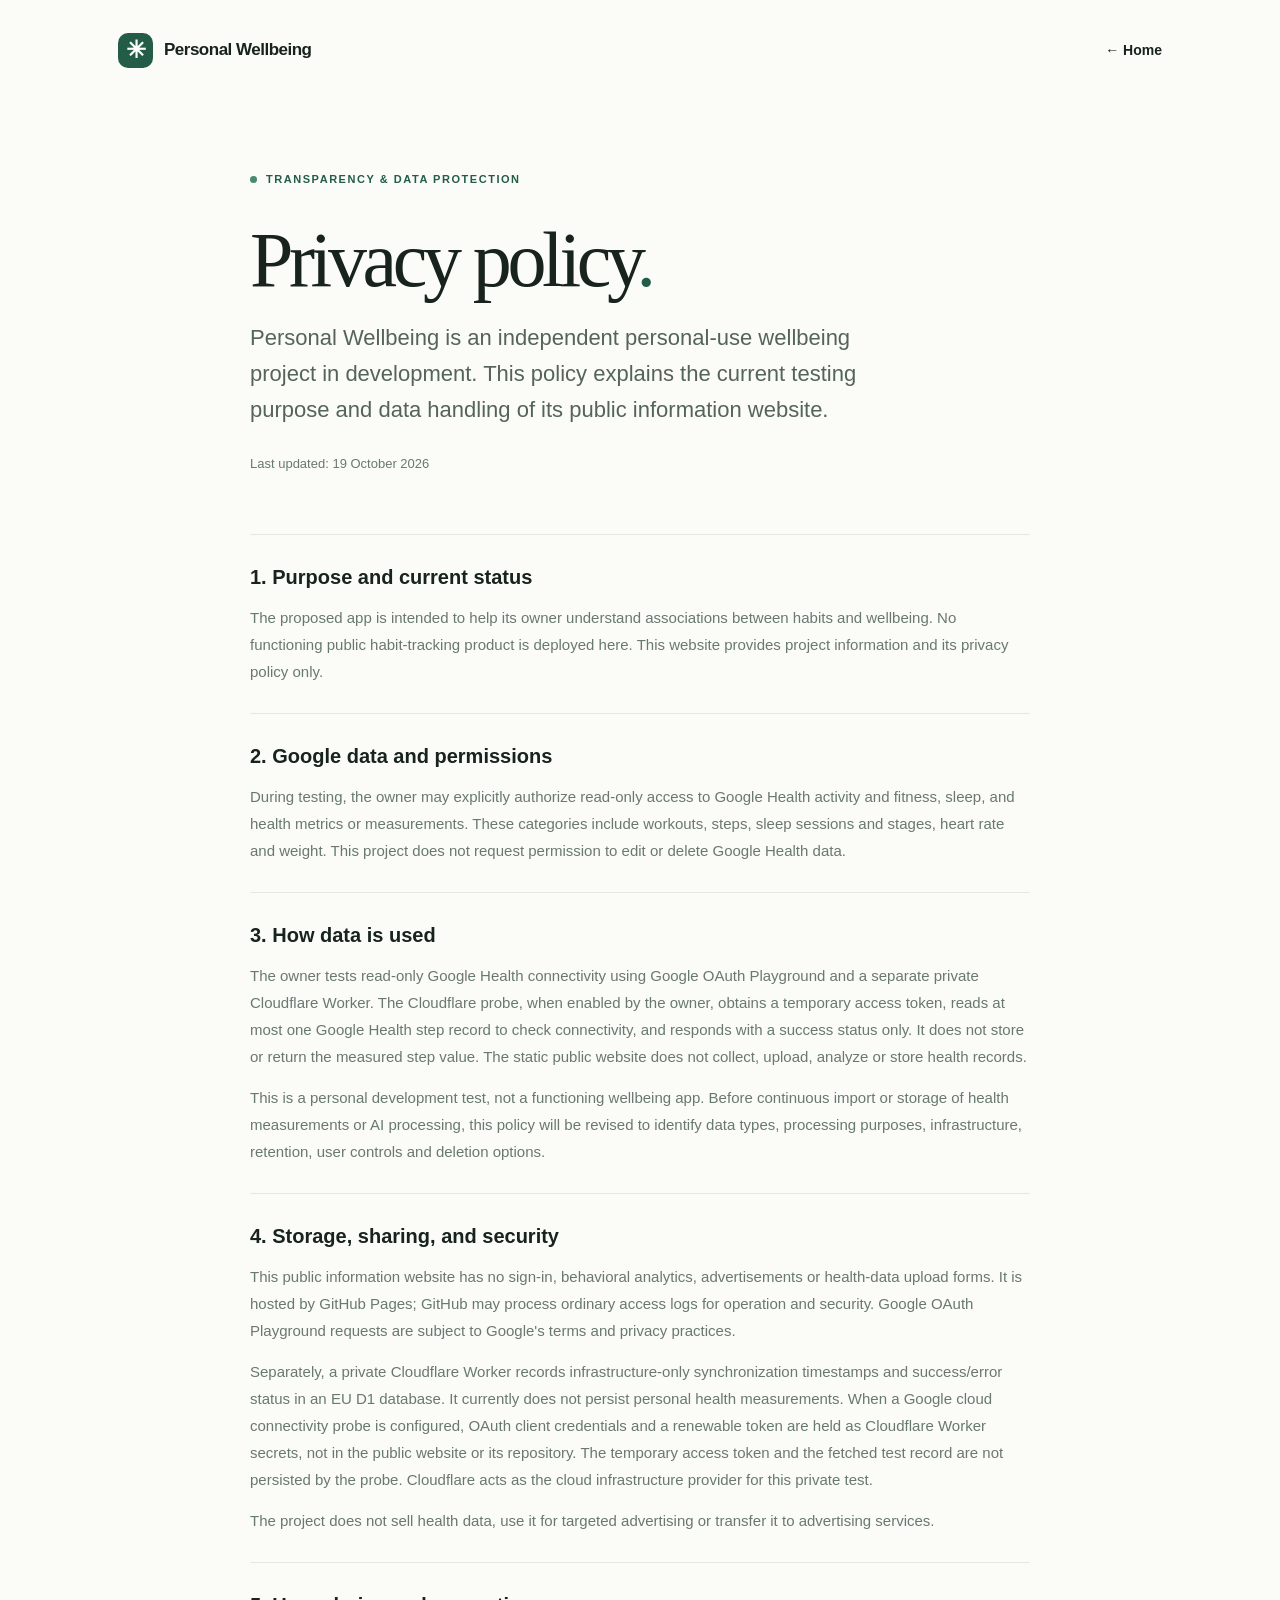
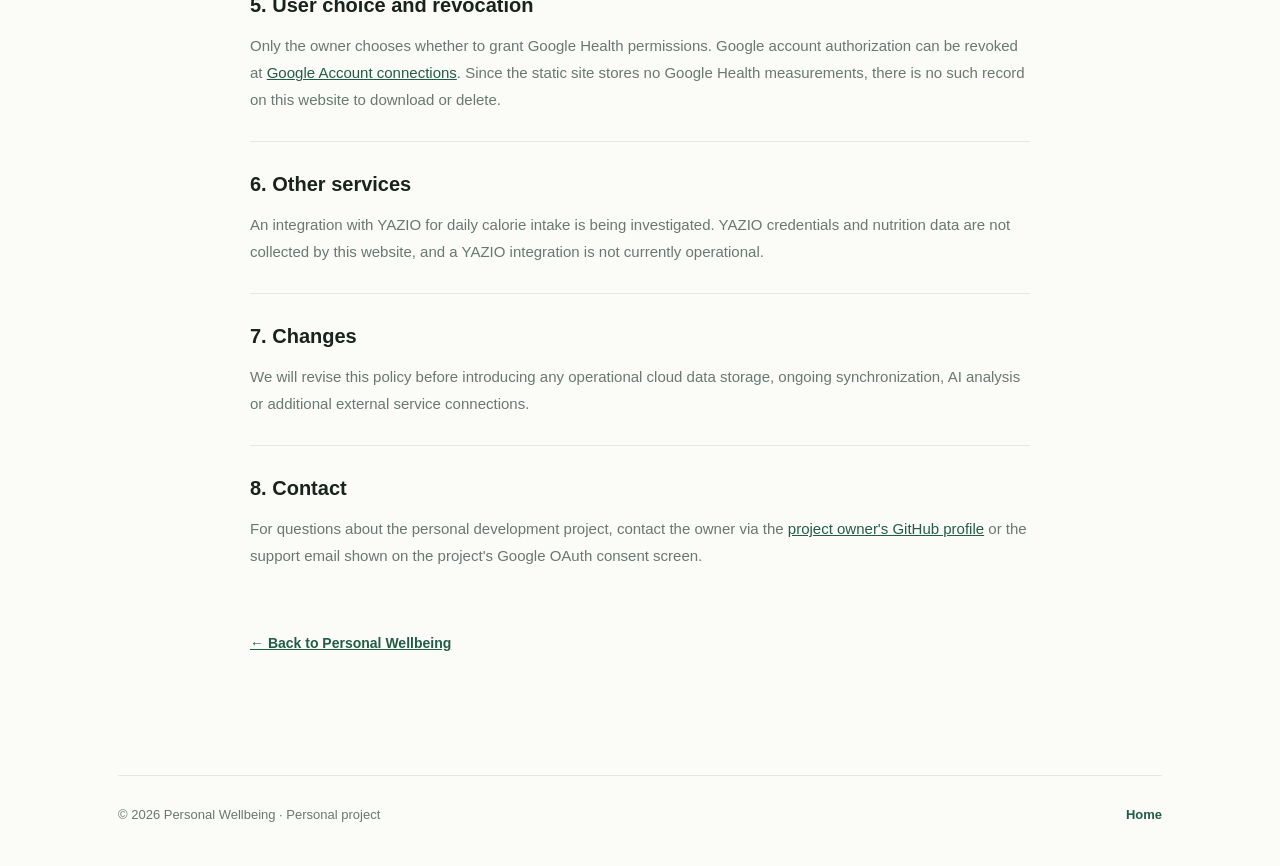
==== privacy.html @ c6cbe0be "Disclose private Cloudflare Google Health connectivity test before enabling it" ====
<!doctype html>
<html lang="en">
<head><meta charset="utf-8"><meta name="viewport" content="width=device-width, initial-scale=1">
<meta name="description" content="Privacy policy for Personal Wellbeing, a personal development and Google Health integration test project.">
<title>Privacy Policy — Personal Wellbeing</title><link rel="stylesheet" href="/styles.css"></head>
<body><div class="shell">
<header class="header"><a class="brand" href="/"><span class="brandmark">✳</span>Personal Wellbeing</a><nav><a class="navlink" href="/">← Home</a></nav></header>
<main class="policy">
<div class="eyebrow"><span class="dot"></span> TRANSPARENCY &amp; DATA PROTECTION</div>
<h1>Privacy policy<span class="period">.</span></h1>
<p class="intro">Personal Wellbeing is an independent personal-use wellbeing project in development. This policy explains the current testing purpose and data handling of its public information website.</p>
<p class="updated">Last updated: 19 October 2026</p>
<section><h2>1. Purpose and current status</h2><p>The proposed app is intended to help its owner understand associations between habits and wellbeing. No functioning public habit-tracking product is deployed here. This website provides project information and its privacy policy only.</p></section>
<section><h2>2. Google data and permissions</h2><p>During testing, the owner may explicitly authorize read-only access to Google Health activity and fitness, sleep, and health metrics or measurements. These categories include workouts, steps, sleep sessions and stages, heart rate and weight. This project does not request permission to edit or delete Google Health data.</p></section>
<section><h2>3. How data is used</h2><p>The owner tests read-only Google Health connectivity using Google OAuth Playground and a separate private Cloudflare Worker. The Cloudflare probe, when enabled by the owner, obtains a temporary access token, reads at most one Google Health step record to check connectivity, and responds with a success status only. It does not store or return the measured step value. The static public website does not collect, upload, analyze or store health records.</p><p>This is a personal development test, not a functioning wellbeing app. Before continuous import or storage of health measurements or AI processing, this policy will be revised to identify data types, processing purposes, infrastructure, retention, user controls and deletion options.</p></section>
<section><h2>4. Storage, sharing, and security</h2><p>This public information website has no sign-in, behavioral analytics, advertisements or health-data upload forms. It is hosted by GitHub Pages; GitHub may process ordinary access logs for operation and security. Google OAuth Playground requests are subject to Google's terms and privacy practices.</p><p>Separately, a private Cloudflare Worker records infrastructure-only synchronization timestamps and success/error status in an EU D1 database. It currently does not persist personal health measurements. When a Google cloud connectivity probe is configured, OAuth client credentials and a renewable token are held as Cloudflare Worker secrets, not in the public website or its repository. The temporary access token and the fetched test record are not persisted by the probe. Cloudflare acts as the cloud infrastructure provider for this private test.</p><p>The project does not sell health data, use it for targeted advertising or transfer it to advertising services.</p></section>
<section><h2>5. User choice and revocation</h2><p>Only the owner chooses whether to grant Google Health permissions. Google account authorization can be revoked at <a href="https://myaccount.google.com/connections" rel="noopener noreferrer">Google Account connections</a>. Since the static site stores no Google Health measurements, there is no such record on this website to download or delete.</p></section>
<section><h2>6. Other services</h2><p>An integration with YAZIO for daily calorie intake is being investigated. YAZIO credentials and nutrition data are not collected by this website, and a YAZIO integration is not currently operational.</p></section>
<section><h2>7. Changes</h2><p>We will revise this policy before introducing any operational cloud data storage, ongoing synchronization, AI analysis or additional external service connections.</p></section>
<section><h2>8. Contact</h2><p>For questions about the personal development project, contact the owner via the <a href="https://github.com/natanleenaerts-code">project owner's GitHub profile</a> or the support email shown on the project's Google OAuth consent screen.</p></section>
<p class="back"><a href="/">← Back to Personal Wellbeing</a></p>
</main>
<footer><span>© 2026 Personal Wellbeing · Personal project</span><a href="/">Home</a></footer>
</div></body></html>
---- styles.css ----
:root{--ink:#18231e;--muted:#69796f;--surface:#fbfbf8;--line:#e3e8e2;--green:#235d47;--white:#fff}*{box-sizing:border-box}html{scroll-behavior:smooth}body{margin:0;background:var(--surface);color:var(--ink);font:16px/1.65 -apple-system,BlinkMacSystemFont,"Segoe UI",Arial,sans-serif;-webkit-font-smoothing:antialiased}a{color:var(--green)}a:focus-visible{outline:3px solid #719f89;outline-offset:4px}.shell{max-width:1100px;padding:0 28px;margin:auto}.header{min-height:100px;display:flex;align-items:center;justify-content:space-between;gap:24px}.brand{display:inline-flex;align-items:center;gap:11px;font-weight:750;font-size:17px;letter-spacing:-.5px;color:var(--ink);text-decoration:none}.brandmark{display:grid;place-items:center;width:35px;height:35px;background:var(--green);border-radius:10px;color:white;font-size:24px;line-height:1}.navlink{font-weight:650;text-decoration:none;color:var(--ink);font-size:14px}.navlink:hover,footer a:hover{text-decoration:underline}.hero{padding:106px 0 118px}.eyebrow{display:inline-flex;gap:9px;align-items:center;color:var(--green);letter-spacing:.14em;font-size:11px;font-weight:750}.dot{display:inline-block;background:#488970;width:7px;height:7px;border-radius:50%}h1,h2,p{margin-top:0}.hero h1,.policy h1{font:400 clamp(55px,8vw,100px)/1.07 Georgia,"Times New Roman",serif;letter-spacing:-.056em;margin:27px 0 34px}.hero h1 em,.period{color:var(--green);font-weight:400}.intro{color:#55645a;max-width:660px;font-size:clamp(18px,2.3vw,22px);line-height:1.65}.meta{margin-top:38px;display:flex;flex-wrap:wrap;align-items:center;gap:14px;color:var(--muted);font-size:13px;font-weight:600}.features{display:grid;grid-template-columns:repeat(3,1fr);gap:16px;margin-bottom:90px}.feature{border:1px solid var(--line);background:#fff;border-radius:18px;padding:31px 28px 40px;min-height:292px}.glyph{font:40px/1 Georgia,serif;color:var(--green)}.feature h2{font-size:22px;letter-spacing:-.02em;line-height:1.3;margin:25px 0 12px}.feature p,.notice p,.policy section p{font-size:15px;line-height:1.8;color:var(--muted)}.notice{display:flex;align-items:end;justify-content:space-between;gap:24px;padding:40px;border-radius:22px;border:1px solid #d1e2d5;background:#eef5ee;margin-bottom:93px}.notice>div{max-width:680px}.notice h2{font:400 34px/1.2 Georgia,serif;letter-spacing:-.035em;margin:12px 0}.notice p{margin:0}.notice>a{font-size:14px;font-weight:750;white-space:nowrap;text-decoration:none}.notice>a:hover{text-decoration:underline}footer{border-top:1px solid var(--line);padding:28px 0 40px;display:flex;justify-content:space-between;gap:14px;color:var(--muted);font-size:13px}footer a{font-weight:700;text-decoration:none}.policy{max-width:780px;margin:65px auto 120px}.policy h1{font-size:clamp(55px,7vw,78px);margin-bottom:18px}.policy .updated{font-size:13px;color:var(--muted);margin:24px 0 60px}.policy section{border-top:1px solid var(--line);padding:26px 0 14px}.policy section h2{font-size:20px;margin-bottom:10px}.policy section p{margin:0 0 14px}.back{padding-top:35px;font-weight:700;font-size:14px}@media(max-width:720px){.shell{padding:0 20px}.header{min-height:78px}.brand{font-size:15px}.hero{padding:75px 0 84px}.hero h1{font-size:clamp(46px,11vw,74px)}.features{grid-template-columns:1fr;margin-bottom:54px}.feature{min-height:auto}.notice{padding:28px;display:block;margin-bottom:60px}.notice>a{display:inline-block;margin-top:24px}.policy{margin:48px auto 80px}footer{flex-wrap:wrap}}@media(prefers-reduced-motion:reduce){html{scroll-behavior:auto}}
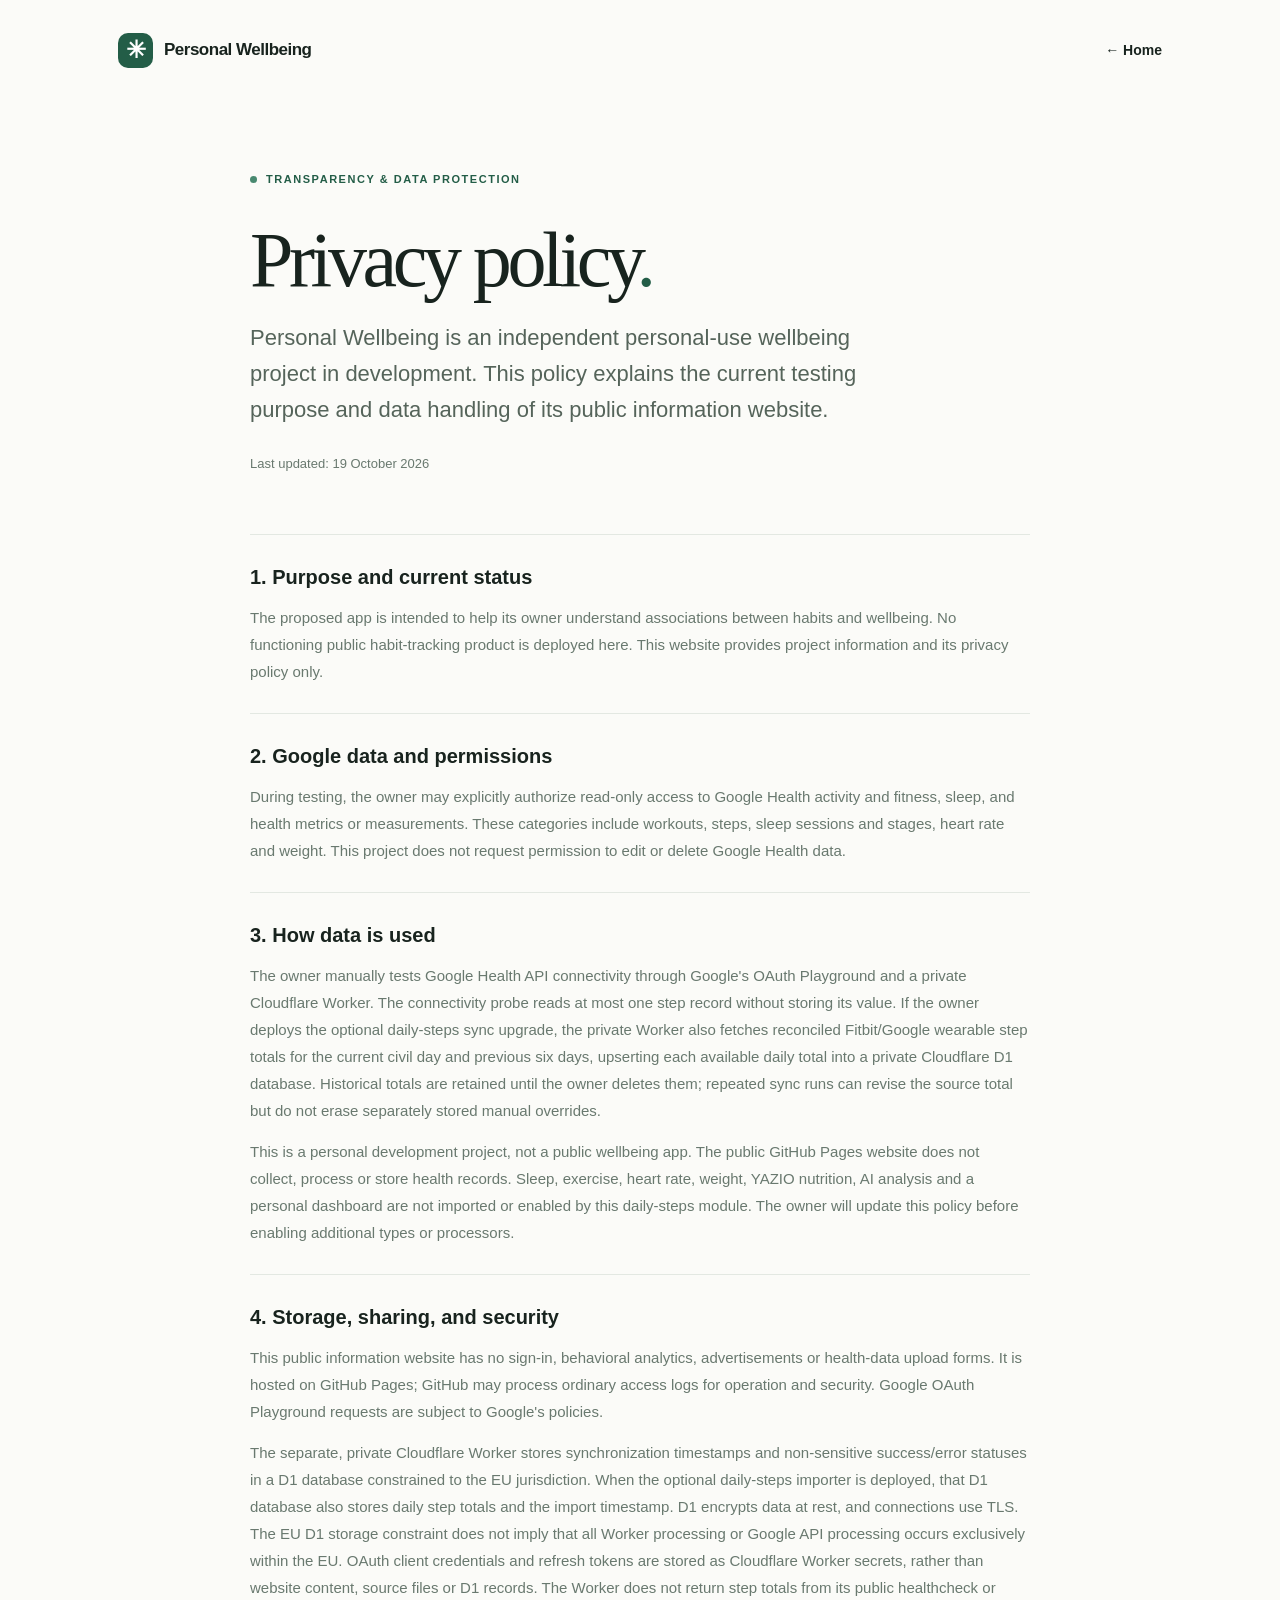
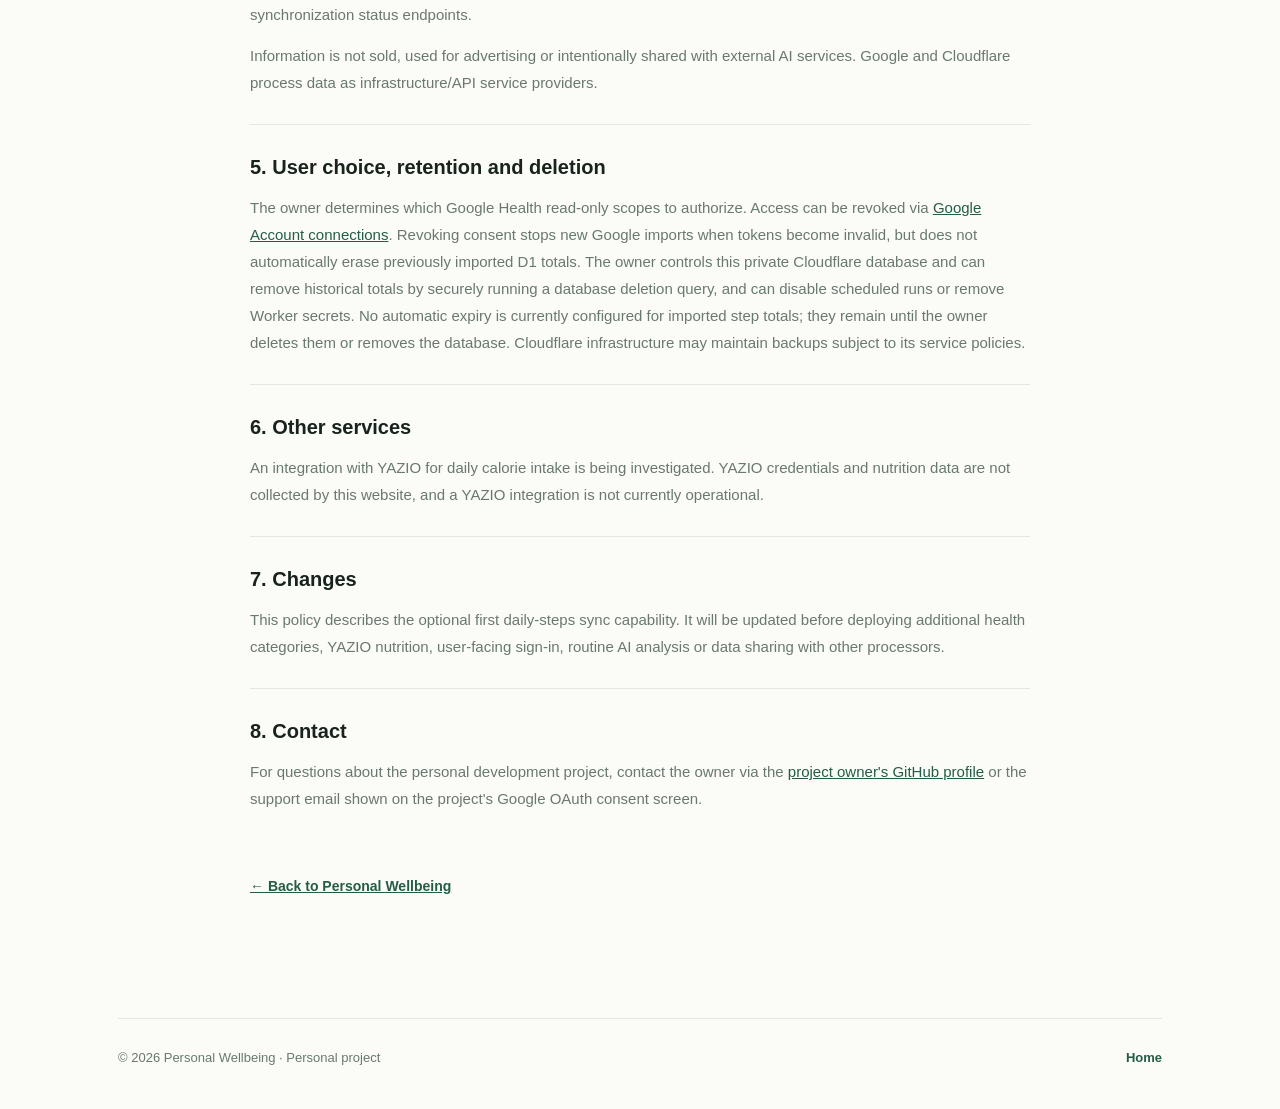
==== commit 56e09233: "Disclose planned EU D1 daily Google wearable step sync, retention, and deletion" ====
--- a/privacy.html
+++ b/privacy.html
@@ -12,11 +12,11 @@
 <p class="updated">Last updated: 19 October 2026</p>
 <section><h2>1. Purpose and current status</h2><p>The proposed app is intended to help its owner understand associations between habits and wellbeing. No functioning public habit-tracking product is deployed here. This website provides project information and its privacy policy only.</p></section>
 <section><h2>2. Google data and permissions</h2><p>During testing, the owner may explicitly authorize read-only access to Google Health activity and fitness, sleep, and health metrics or measurements. These categories include workouts, steps, sleep sessions and stages, heart rate and weight. This project does not request permission to edit or delete Google Health data.</p></section>
-<section><h2>3. How data is used</h2><p>The owner tests read-only Google Health connectivity using Google OAuth Playground and a separate private Cloudflare Worker. The Cloudflare probe, when enabled by the owner, obtains a temporary access token, reads at most one Google Health step record to check connectivity, and responds with a success status only. It does not store or return the measured step value. The static public website does not collect, upload, analyze or store health records.</p><p>This is a personal development test, not a functioning wellbeing app. Before continuous import or storage of health measurements or AI processing, this policy will be revised to identify data types, processing purposes, infrastructure, retention, user controls and deletion options.</p></section>
-<section><h2>4. Storage, sharing, and security</h2><p>This public information website has no sign-in, behavioral analytics, advertisements or health-data upload forms. It is hosted by GitHub Pages; GitHub may process ordinary access logs for operation and security. Google OAuth Playground requests are subject to Google's terms and privacy practices.</p><p>Separately, a private Cloudflare Worker records infrastructure-only synchronization timestamps and success/error status in an EU D1 database. It currently does not persist personal health measurements. When a Google cloud connectivity probe is configured, OAuth client credentials and a renewable token are held as Cloudflare Worker secrets, not in the public website or its repository. The temporary access token and the fetched test record are not persisted by the probe. Cloudflare acts as the cloud infrastructure provider for this private test.</p><p>The project does not sell health data, use it for targeted advertising or transfer it to advertising services.</p></section>
-<section><h2>5. User choice and revocation</h2><p>Only the owner chooses whether to grant Google Health permissions. Google account authorization can be revoked at <a href="https://myaccount.google.com/connections" rel="noopener noreferrer">Google Account connections</a>. Since the static site stores no Google Health measurements, there is no such record on this website to download or delete.</p></section>
+<section><h2>3. How data is used</h2><p>The owner manually tests Google Health API connectivity through Google's OAuth Playground and a private Cloudflare Worker. The connectivity probe reads at most one step record without storing its value. If the owner deploys the optional daily-steps sync upgrade, the private Worker also fetches reconciled Fitbit/Google wearable step totals for the current civil day and previous six days, upserting each available daily total into a private Cloudflare D1 database. Historical totals are retained until the owner deletes them; repeated sync runs can revise the source total but do not erase separately stored manual overrides.</p><p>This is a personal development project, not a public wellbeing app. The public GitHub Pages website does not collect, process or store health records. Sleep, exercise, heart rate, weight, YAZIO nutrition, AI analysis and a personal dashboard are not imported or enabled by this daily-steps module. The owner will update this policy before enabling additional types or processors.</p></section>
+<section><h2>4. Storage, sharing, and security</h2><p>This public information website has no sign-in, behavioral analytics, advertisements or health-data upload forms. It is hosted on GitHub Pages; GitHub may process ordinary access logs for operation and security. Google OAuth Playground requests are subject to Google's policies.</p><p>The separate, private Cloudflare Worker stores synchronization timestamps and non-sensitive success/error statuses in a D1 database constrained to the EU jurisdiction. When the optional daily-steps importer is deployed, that D1 database also stores daily step totals and the import timestamp. D1 encrypts data at rest, and connections use TLS. The EU D1 storage constraint does not imply that all Worker processing or Google API processing occurs exclusively within the EU. OAuth client credentials and refresh tokens are stored as Cloudflare Worker secrets, rather than website content, source files or D1 records. The Worker does not return step totals from its public healthcheck or synchronization status endpoints.</p><p>Information is not sold, used for advertising or intentionally shared with external AI services. Google and Cloudflare process data as infrastructure/API service providers.</p></section>
+<section><h2>5. User choice, retention and deletion</h2><p>The owner determines which Google Health read-only scopes to authorize. Access can be revoked via <a href="https://myaccount.google.com/connections" rel="noopener noreferrer">Google Account connections</a>. Revoking consent stops new Google imports when tokens become invalid, but does not automatically erase previously imported D1 totals. The owner controls this private Cloudflare database and can remove historical totals by securely running a database deletion query, and can disable scheduled runs or remove Worker secrets. No automatic expiry is currently configured for imported step totals; they remain until the owner deletes them or removes the database. Cloudflare infrastructure may maintain backups subject to its service policies.</p></section>
 <section><h2>6. Other services</h2><p>An integration with YAZIO for daily calorie intake is being investigated. YAZIO credentials and nutrition data are not collected by this website, and a YAZIO integration is not currently operational.</p></section>
-<section><h2>7. Changes</h2><p>We will revise this policy before introducing any operational cloud data storage, ongoing synchronization, AI analysis or additional external service connections.</p></section>
+<section><h2>7. Changes</h2><p>This policy describes the optional first daily-steps sync capability. It will be updated before deploying additional health categories, YAZIO nutrition, user-facing sign-in, routine AI analysis or data sharing with other processors.</p></section>
 <section><h2>8. Contact</h2><p>For questions about the personal development project, contact the owner via the <a href="https://github.com/natanleenaerts-code">project owner's GitHub profile</a> or the support email shown on the project's Google OAuth consent screen.</p></section>
 <p class="back"><a href="/">← Back to Personal Wellbeing</a></p>
 </main>
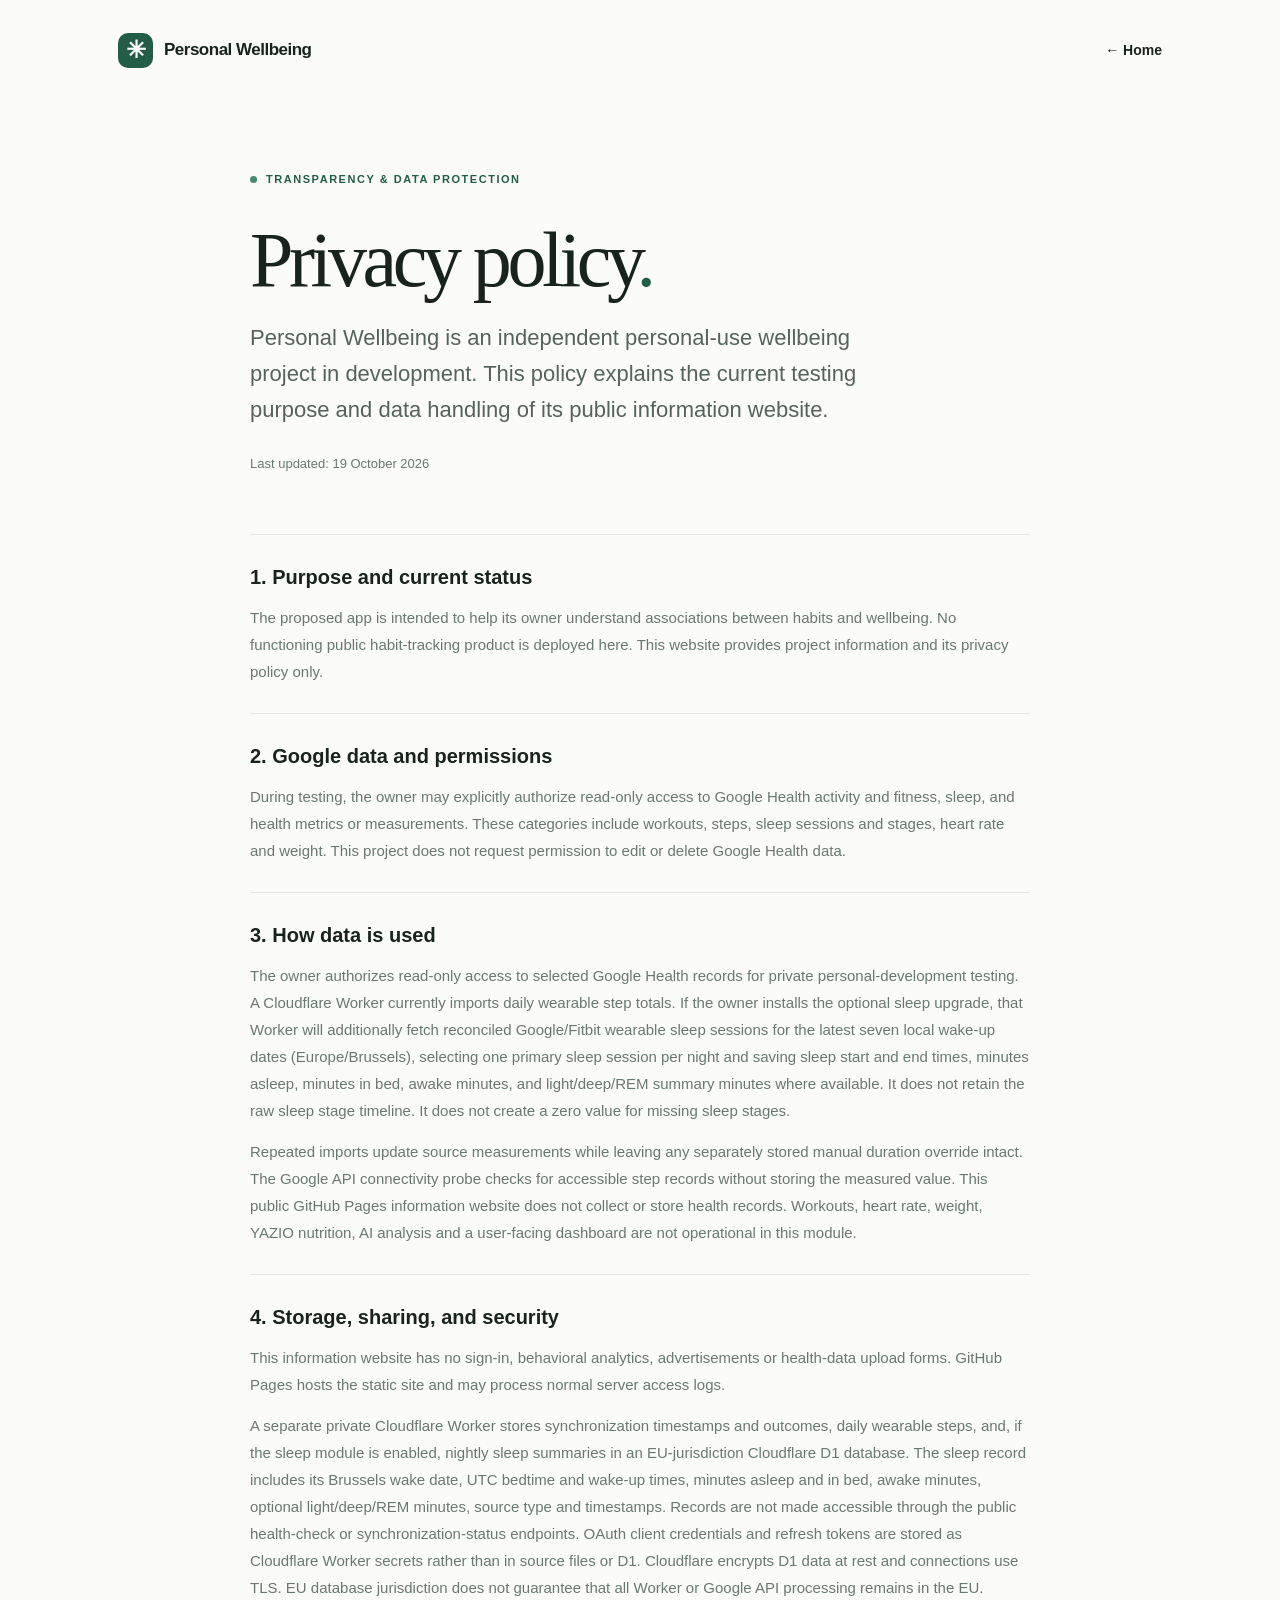
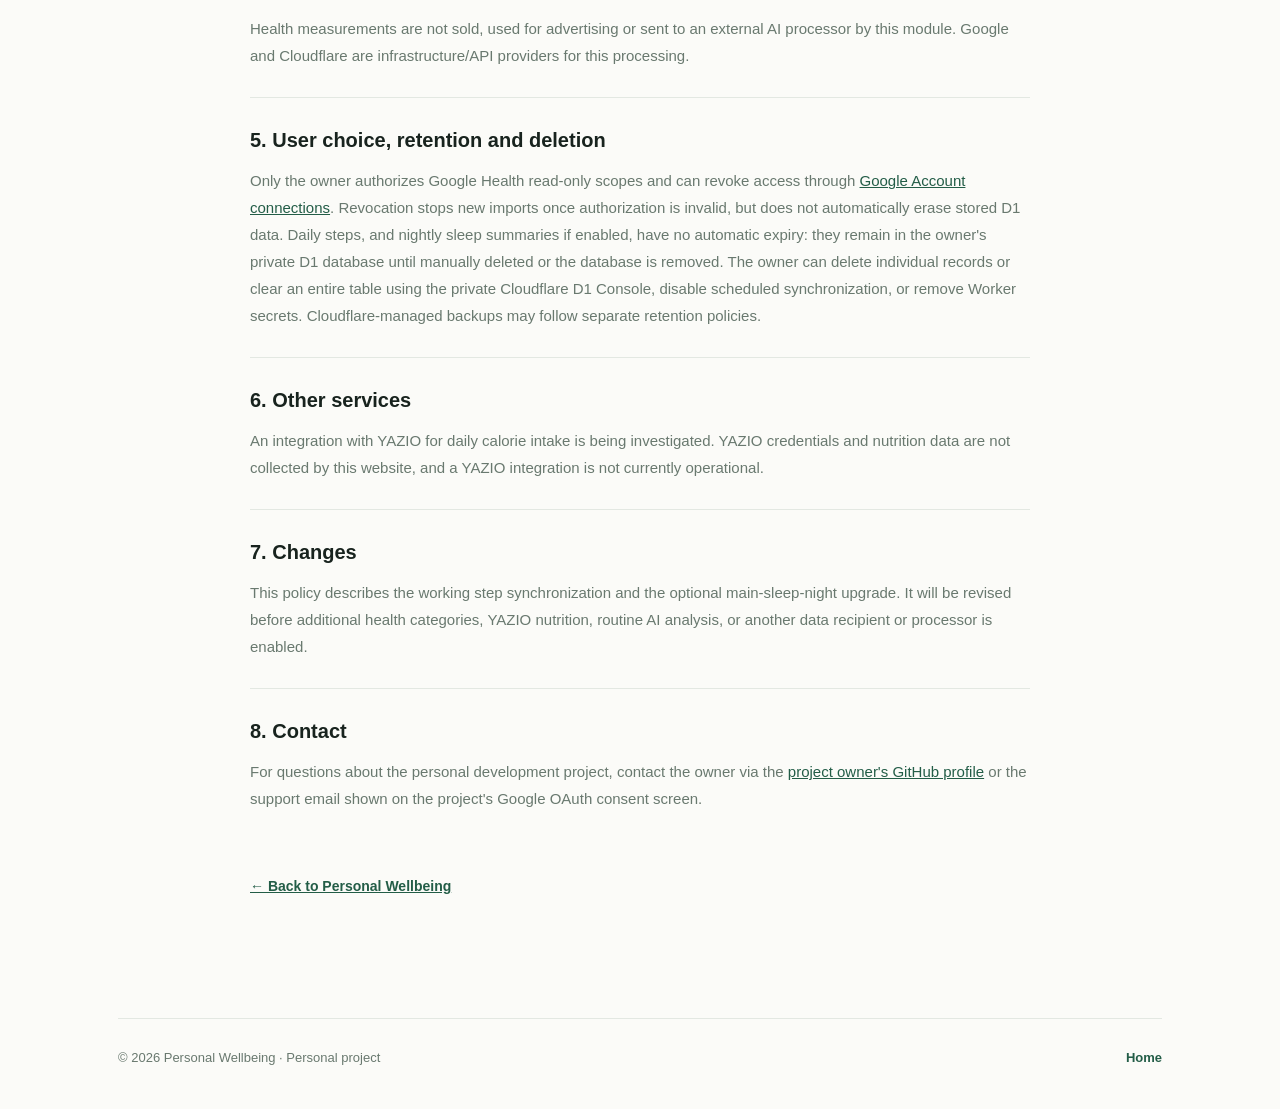
==== commit f0397aaf: "Describe optional nightly Google Health sleep import, retention, and manual overrides" ====
--- a/privacy.html
+++ b/privacy.html
@@ -12,11 +12,11 @@
 <p class="updated">Last updated: 19 October 2026</p>
 <section><h2>1. Purpose and current status</h2><p>The proposed app is intended to help its owner understand associations between habits and wellbeing. No functioning public habit-tracking product is deployed here. This website provides project information and its privacy policy only.</p></section>
 <section><h2>2. Google data and permissions</h2><p>During testing, the owner may explicitly authorize read-only access to Google Health activity and fitness, sleep, and health metrics or measurements. These categories include workouts, steps, sleep sessions and stages, heart rate and weight. This project does not request permission to edit or delete Google Health data.</p></section>
-<section><h2>3. How data is used</h2><p>The owner manually tests Google Health API connectivity through Google's OAuth Playground and a private Cloudflare Worker. The connectivity probe reads at most one step record without storing its value. If the owner deploys the optional daily-steps sync upgrade, the private Worker also fetches reconciled Fitbit/Google wearable step totals for the current civil day and previous six days, upserting each available daily total into a private Cloudflare D1 database. Historical totals are retained until the owner deletes them; repeated sync runs can revise the source total but do not erase separately stored manual overrides.</p><p>This is a personal development project, not a public wellbeing app. The public GitHub Pages website does not collect, process or store health records. Sleep, exercise, heart rate, weight, YAZIO nutrition, AI analysis and a personal dashboard are not imported or enabled by this daily-steps module. The owner will update this policy before enabling additional types or processors.</p></section>
-<section><h2>4. Storage, sharing, and security</h2><p>This public information website has no sign-in, behavioral analytics, advertisements or health-data upload forms. It is hosted on GitHub Pages; GitHub may process ordinary access logs for operation and security. Google OAuth Playground requests are subject to Google's policies.</p><p>The separate, private Cloudflare Worker stores synchronization timestamps and non-sensitive success/error statuses in a D1 database constrained to the EU jurisdiction. When the optional daily-steps importer is deployed, that D1 database also stores daily step totals and the import timestamp. D1 encrypts data at rest, and connections use TLS. The EU D1 storage constraint does not imply that all Worker processing or Google API processing occurs exclusively within the EU. OAuth client credentials and refresh tokens are stored as Cloudflare Worker secrets, rather than website content, source files or D1 records. The Worker does not return step totals from its public healthcheck or synchronization status endpoints.</p><p>Information is not sold, used for advertising or intentionally shared with external AI services. Google and Cloudflare process data as infrastructure/API service providers.</p></section>
-<section><h2>5. User choice, retention and deletion</h2><p>The owner determines which Google Health read-only scopes to authorize. Access can be revoked via <a href="https://myaccount.google.com/connections" rel="noopener noreferrer">Google Account connections</a>. Revoking consent stops new Google imports when tokens become invalid, but does not automatically erase previously imported D1 totals. The owner controls this private Cloudflare database and can remove historical totals by securely running a database deletion query, and can disable scheduled runs or remove Worker secrets. No automatic expiry is currently configured for imported step totals; they remain until the owner deletes them or removes the database. Cloudflare infrastructure may maintain backups subject to its service policies.</p></section>
+<section><h2>3. How data is used</h2><p>The owner authorizes read-only access to selected Google Health records for private personal-development testing. A Cloudflare Worker currently imports daily wearable step totals. If the owner installs the optional sleep upgrade, that Worker will additionally fetch reconciled Google/Fitbit wearable sleep sessions for the latest seven local wake-up dates (Europe/Brussels), selecting one primary sleep session per night and saving sleep start and end times, minutes asleep, minutes in bed, awake minutes, and light/deep/REM summary minutes where available. It does not retain the raw sleep stage timeline. It does not create a zero value for missing sleep stages.</p><p>Repeated imports update source measurements while leaving any separately stored manual duration override intact. The Google API connectivity probe checks for accessible step records without storing the measured value. This public GitHub Pages information website does not collect or store health records. Workouts, heart rate, weight, YAZIO nutrition, AI analysis and a user-facing dashboard are not operational in this module.</p></section>
+<section><h2>4. Storage, sharing, and security</h2><p>This information website has no sign-in, behavioral analytics, advertisements or health-data upload forms. GitHub Pages hosts the static site and may process normal server access logs.</p><p>A separate private Cloudflare Worker stores synchronization timestamps and outcomes, daily wearable steps, and, if the sleep module is enabled, nightly sleep summaries in an EU-jurisdiction Cloudflare D1 database. The sleep record includes its Brussels wake date, UTC bedtime and wake-up times, minutes asleep and in bed, awake minutes, optional light/deep/REM minutes, source type and timestamps. Records are not made accessible through the public health-check or synchronization-status endpoints. OAuth client credentials and refresh tokens are stored as Cloudflare Worker secrets rather than in source files or D1. Cloudflare encrypts D1 data at rest and connections use TLS. EU database jurisdiction does not guarantee that all Worker or Google API processing remains in the EU.</p><p>Health measurements are not sold, used for advertising or sent to an external AI processor by this module. Google and Cloudflare are infrastructure/API providers for this processing.</p></section>
+<section><h2>5. User choice, retention and deletion</h2><p>Only the owner authorizes Google Health read-only scopes and can revoke access through <a href="https://myaccount.google.com/connections" rel="noopener noreferrer">Google Account connections</a>. Revocation stops new imports once authorization is invalid, but does not automatically erase stored D1 data. Daily steps, and nightly sleep summaries if enabled, have no automatic expiry: they remain in the owner's private D1 database until manually deleted or the database is removed. The owner can delete individual records or clear an entire table using the private Cloudflare D1 Console, disable scheduled synchronization, or remove Worker secrets. Cloudflare-managed backups may follow separate retention policies.</p></section>
 <section><h2>6. Other services</h2><p>An integration with YAZIO for daily calorie intake is being investigated. YAZIO credentials and nutrition data are not collected by this website, and a YAZIO integration is not currently operational.</p></section>
-<section><h2>7. Changes</h2><p>This policy describes the optional first daily-steps sync capability. It will be updated before deploying additional health categories, YAZIO nutrition, user-facing sign-in, routine AI analysis or data sharing with other processors.</p></section>
+<section><h2>7. Changes</h2><p>This policy describes the working step synchronization and the optional main-sleep-night upgrade. It will be revised before additional health categories, YAZIO nutrition, routine AI analysis, or another data recipient or processor is enabled.</p></section>
 <section><h2>8. Contact</h2><p>For questions about the personal development project, contact the owner via the <a href="https://github.com/natanleenaerts-code">project owner's GitHub profile</a> or the support email shown on the project's Google OAuth consent screen.</p></section>
 <p class="back"><a href="/">← Back to Personal Wellbeing</a></p>
 </main>
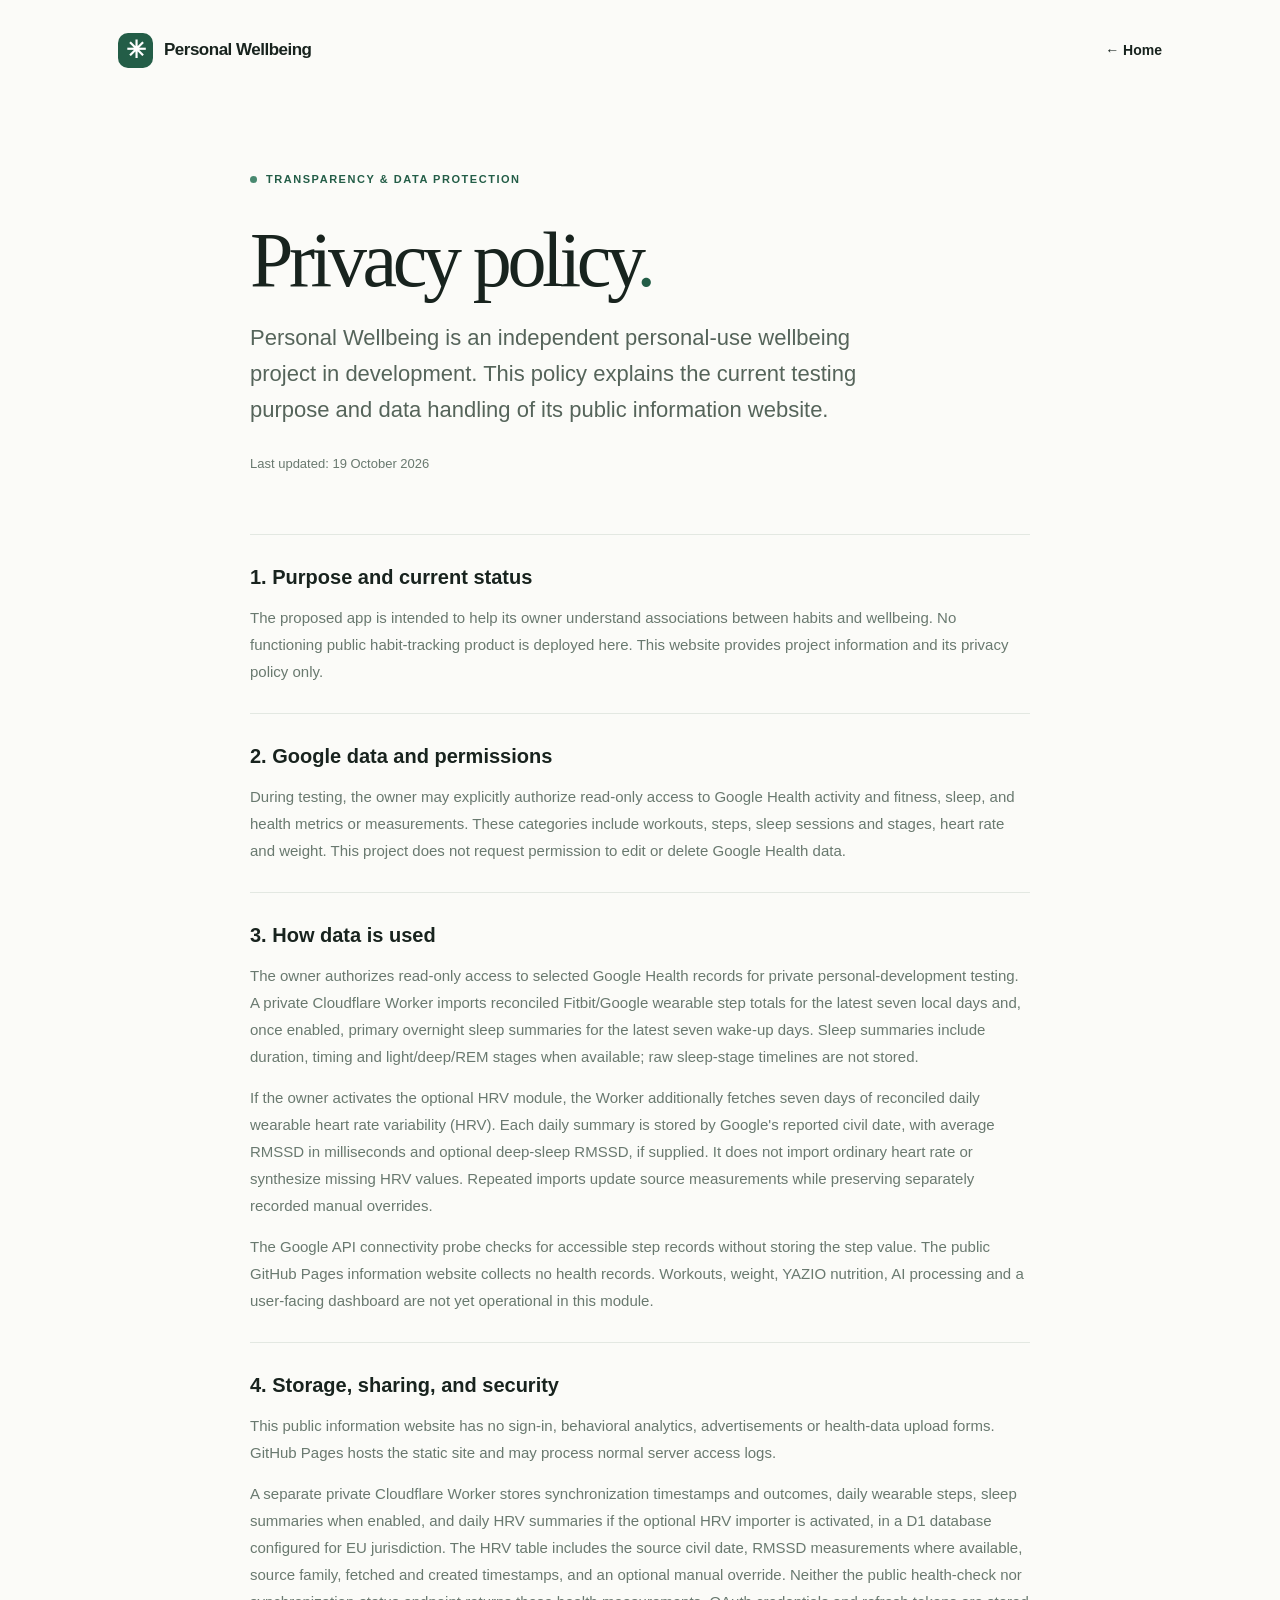
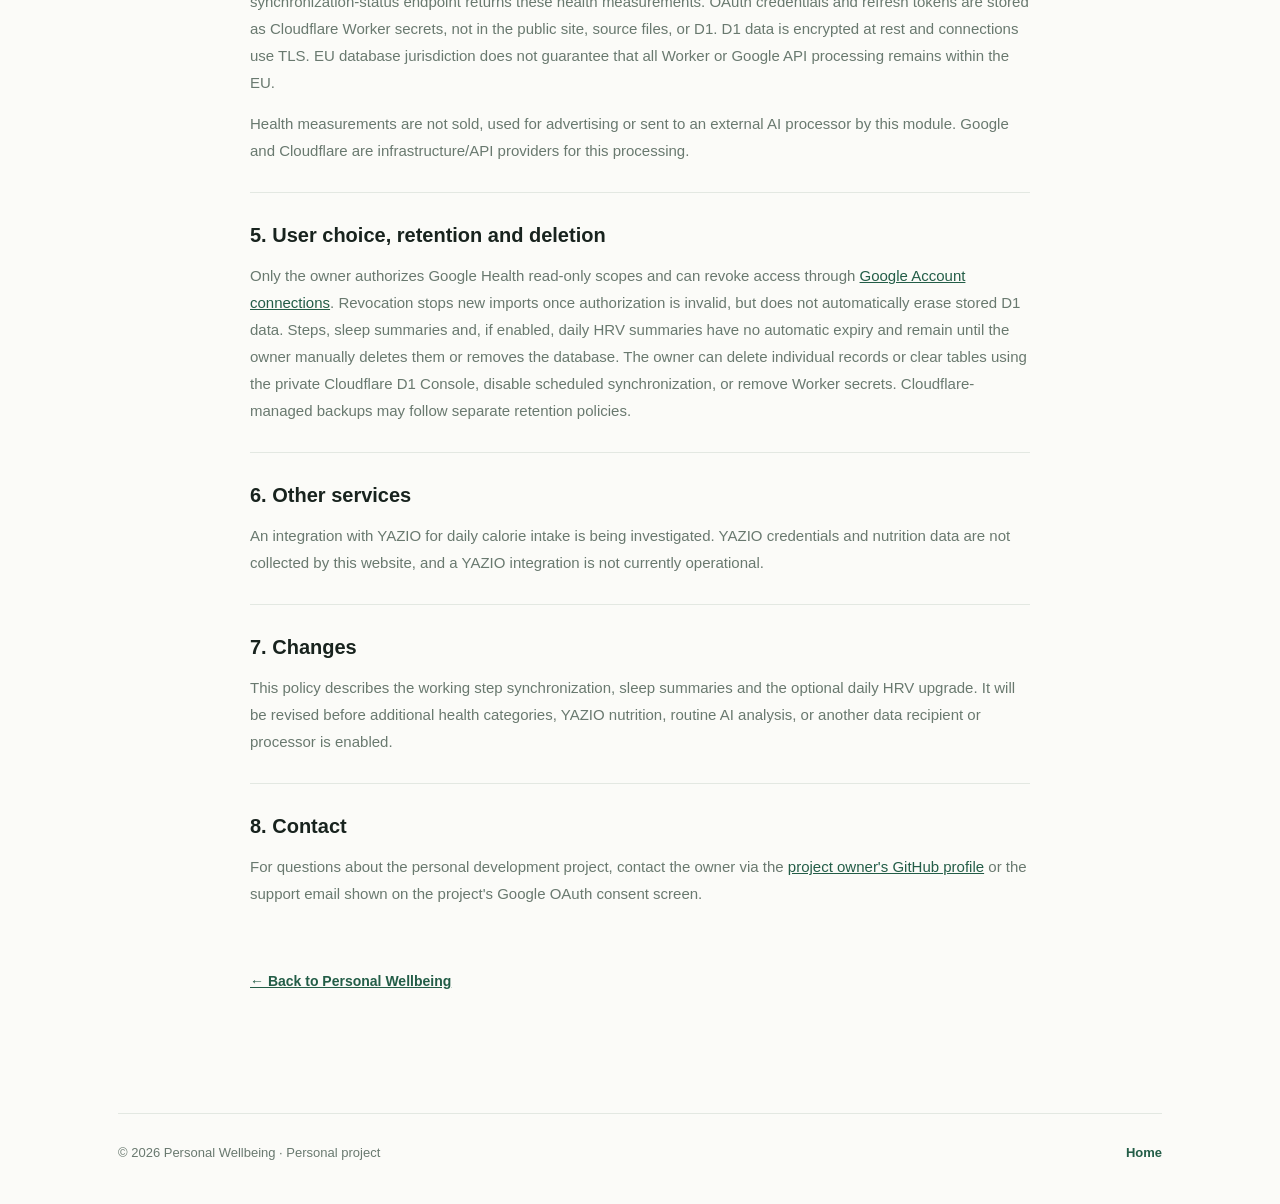
==== commit 4992cf06: "Disclose optional daily HRV RMSSD storage, opt-in import and deletion terms" ====
--- a/privacy.html
+++ b/privacy.html
@@ -12,11 +12,11 @@
 <p class="updated">Last updated: 19 October 2026</p>
 <section><h2>1. Purpose and current status</h2><p>The proposed app is intended to help its owner understand associations between habits and wellbeing. No functioning public habit-tracking product is deployed here. This website provides project information and its privacy policy only.</p></section>
 <section><h2>2. Google data and permissions</h2><p>During testing, the owner may explicitly authorize read-only access to Google Health activity and fitness, sleep, and health metrics or measurements. These categories include workouts, steps, sleep sessions and stages, heart rate and weight. This project does not request permission to edit or delete Google Health data.</p></section>
-<section><h2>3. How data is used</h2><p>The owner authorizes read-only access to selected Google Health records for private personal-development testing. A Cloudflare Worker currently imports daily wearable step totals. If the owner installs the optional sleep upgrade, that Worker will additionally fetch reconciled Google/Fitbit wearable sleep sessions for the latest seven local wake-up dates (Europe/Brussels), selecting one primary sleep session per night and saving sleep start and end times, minutes asleep, minutes in bed, awake minutes, and light/deep/REM summary minutes where available. It does not retain the raw sleep stage timeline. It does not create a zero value for missing sleep stages.</p><p>Repeated imports update source measurements while leaving any separately stored manual duration override intact. The Google API connectivity probe checks for accessible step records without storing the measured value. This public GitHub Pages information website does not collect or store health records. Workouts, heart rate, weight, YAZIO nutrition, AI analysis and a user-facing dashboard are not operational in this module.</p></section>
-<section><h2>4. Storage, sharing, and security</h2><p>This information website has no sign-in, behavioral analytics, advertisements or health-data upload forms. GitHub Pages hosts the static site and may process normal server access logs.</p><p>A separate private Cloudflare Worker stores synchronization timestamps and outcomes, daily wearable steps, and, if the sleep module is enabled, nightly sleep summaries in an EU-jurisdiction Cloudflare D1 database. The sleep record includes its Brussels wake date, UTC bedtime and wake-up times, minutes asleep and in bed, awake minutes, optional light/deep/REM minutes, source type and timestamps. Records are not made accessible through the public health-check or synchronization-status endpoints. OAuth client credentials and refresh tokens are stored as Cloudflare Worker secrets rather than in source files or D1. Cloudflare encrypts D1 data at rest and connections use TLS. EU database jurisdiction does not guarantee that all Worker or Google API processing remains in the EU.</p><p>Health measurements are not sold, used for advertising or sent to an external AI processor by this module. Google and Cloudflare are infrastructure/API providers for this processing.</p></section>
-<section><h2>5. User choice, retention and deletion</h2><p>Only the owner authorizes Google Health read-only scopes and can revoke access through <a href="https://myaccount.google.com/connections" rel="noopener noreferrer">Google Account connections</a>. Revocation stops new imports once authorization is invalid, but does not automatically erase stored D1 data. Daily steps, and nightly sleep summaries if enabled, have no automatic expiry: they remain in the owner's private D1 database until manually deleted or the database is removed. The owner can delete individual records or clear an entire table using the private Cloudflare D1 Console, disable scheduled synchronization, or remove Worker secrets. Cloudflare-managed backups may follow separate retention policies.</p></section>
+<section><h2>3. How data is used</h2><p>The owner authorizes read-only access to selected Google Health records for private personal-development testing. A private Cloudflare Worker imports reconciled Fitbit/Google wearable step totals for the latest seven local days and, once enabled, primary overnight sleep summaries for the latest seven wake-up days. Sleep summaries include duration, timing and light/deep/REM stages when available; raw sleep-stage timelines are not stored.</p><p>If the owner activates the optional HRV module, the Worker additionally fetches seven days of reconciled daily wearable heart rate variability (HRV). Each daily summary is stored by Google's reported civil date, with average RMSSD in milliseconds and optional deep-sleep RMSSD, if supplied. It does not import ordinary heart rate or synthesize missing HRV values. Repeated imports update source measurements while preserving separately recorded manual overrides.</p><p>The Google API connectivity probe checks for accessible step records without storing the step value. The public GitHub Pages information website collects no health records. Workouts, weight, YAZIO nutrition, AI processing and a user-facing dashboard are not yet operational in this module.</p></section>
+<section><h2>4. Storage, sharing, and security</h2><p>This public information website has no sign-in, behavioral analytics, advertisements or health-data upload forms. GitHub Pages hosts the static site and may process normal server access logs.</p><p>A separate private Cloudflare Worker stores synchronization timestamps and outcomes, daily wearable steps, sleep summaries when enabled, and daily HRV summaries if the optional HRV importer is activated, in a D1 database configured for EU jurisdiction. The HRV table includes the source civil date, RMSSD measurements where available, source family, fetched and created timestamps, and an optional manual override. Neither the public health-check nor synchronization-status endpoint returns these health measurements. OAuth credentials and refresh tokens are stored as Cloudflare Worker secrets, not in the public site, source files, or D1. D1 data is encrypted at rest and connections use TLS. EU database jurisdiction does not guarantee that all Worker or Google API processing remains within the EU.</p><p>Health measurements are not sold, used for advertising or sent to an external AI processor by this module. Google and Cloudflare are infrastructure/API providers for this processing.</p></section>
+<section><h2>5. User choice, retention and deletion</h2><p>Only the owner authorizes Google Health read-only scopes and can revoke access through <a href="https://myaccount.google.com/connections" rel="noopener noreferrer">Google Account connections</a>. Revocation stops new imports once authorization is invalid, but does not automatically erase stored D1 data. Steps, sleep summaries and, if enabled, daily HRV summaries have no automatic expiry and remain until the owner manually deletes them or removes the database. The owner can delete individual records or clear tables using the private Cloudflare D1 Console, disable scheduled synchronization, or remove Worker secrets. Cloudflare-managed backups may follow separate retention policies.</p></section>
 <section><h2>6. Other services</h2><p>An integration with YAZIO for daily calorie intake is being investigated. YAZIO credentials and nutrition data are not collected by this website, and a YAZIO integration is not currently operational.</p></section>
-<section><h2>7. Changes</h2><p>This policy describes the working step synchronization and the optional main-sleep-night upgrade. It will be revised before additional health categories, YAZIO nutrition, routine AI analysis, or another data recipient or processor is enabled.</p></section>
+<section><h2>7. Changes</h2><p>This policy describes the working step synchronization, sleep summaries and the optional daily HRV upgrade. It will be revised before additional health categories, YAZIO nutrition, routine AI analysis, or another data recipient or processor is enabled.</p></section>
 <section><h2>8. Contact</h2><p>For questions about the personal development project, contact the owner via the <a href="https://github.com/natanleenaerts-code">project owner's GitHub profile</a> or the support email shown on the project's Google OAuth consent screen.</p></section>
 <p class="back"><a href="/">← Back to Personal Wellbeing</a></p>
 </main>
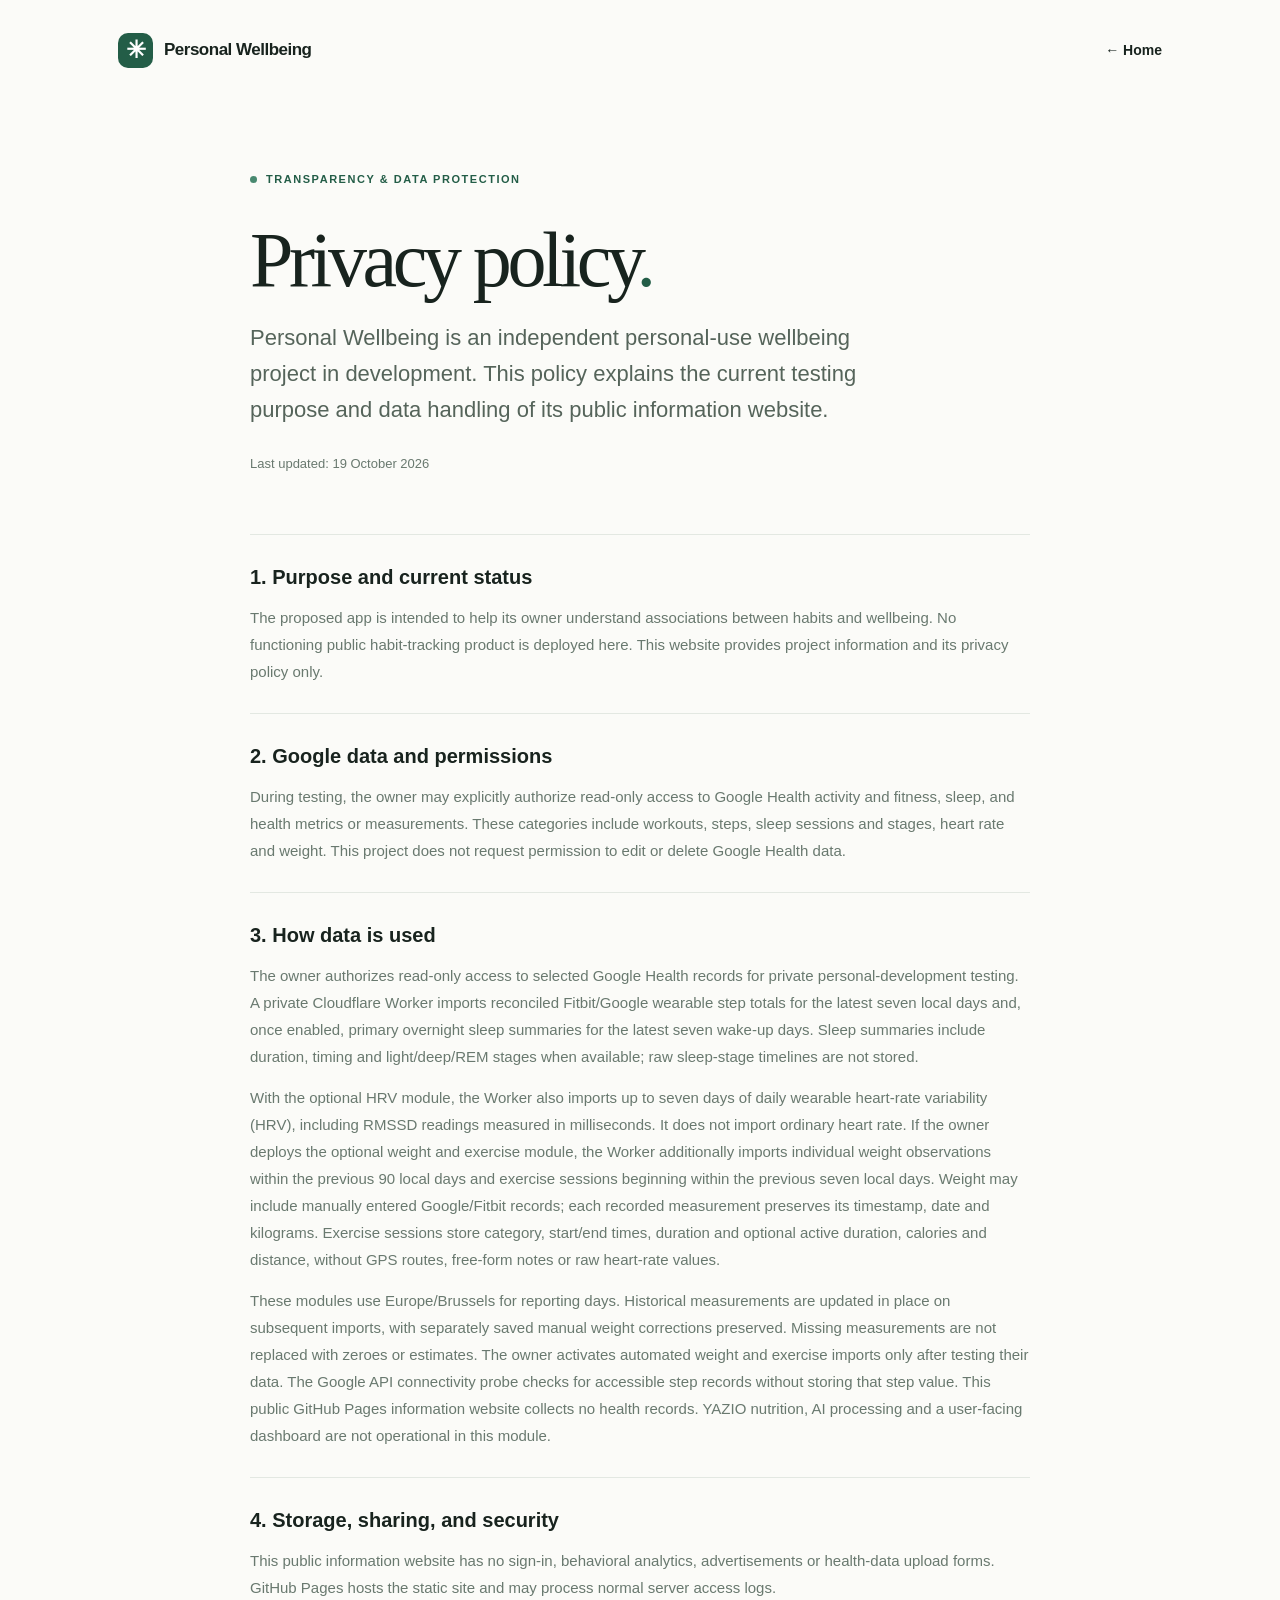
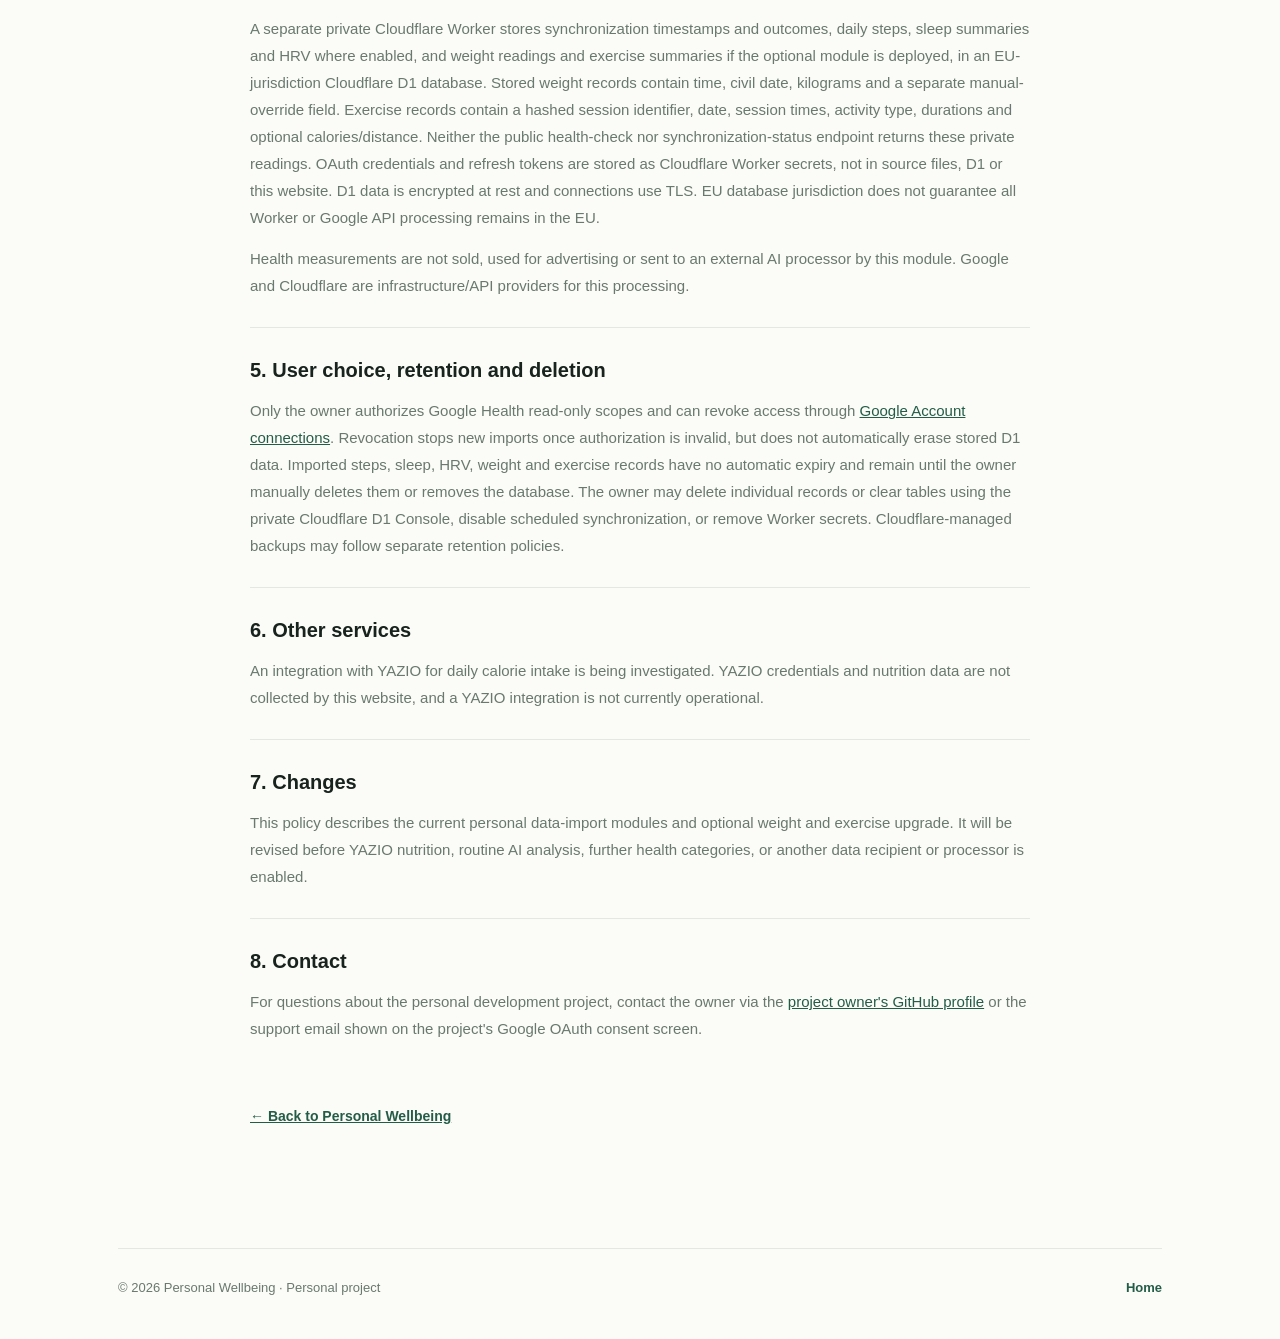
==== commit f04692c9: "Add optional weight and exercise import data storage privacy disclosure" ====
--- a/privacy.html
+++ b/privacy.html
@@ -12,11 +12,11 @@
 <p class="updated">Last updated: 19 October 2026</p>
 <section><h2>1. Purpose and current status</h2><p>The proposed app is intended to help its owner understand associations between habits and wellbeing. No functioning public habit-tracking product is deployed here. This website provides project information and its privacy policy only.</p></section>
 <section><h2>2. Google data and permissions</h2><p>During testing, the owner may explicitly authorize read-only access to Google Health activity and fitness, sleep, and health metrics or measurements. These categories include workouts, steps, sleep sessions and stages, heart rate and weight. This project does not request permission to edit or delete Google Health data.</p></section>
-<section><h2>3. How data is used</h2><p>The owner authorizes read-only access to selected Google Health records for private personal-development testing. A private Cloudflare Worker imports reconciled Fitbit/Google wearable step totals for the latest seven local days and, once enabled, primary overnight sleep summaries for the latest seven wake-up days. Sleep summaries include duration, timing and light/deep/REM stages when available; raw sleep-stage timelines are not stored.</p><p>If the owner activates the optional HRV module, the Worker additionally fetches seven days of reconciled daily wearable heart rate variability (HRV). Each daily summary is stored by Google's reported civil date, with average RMSSD in milliseconds and optional deep-sleep RMSSD, if supplied. It does not import ordinary heart rate or synthesize missing HRV values. Repeated imports update source measurements while preserving separately recorded manual overrides.</p><p>The Google API connectivity probe checks for accessible step records without storing the step value. The public GitHub Pages information website collects no health records. Workouts, weight, YAZIO nutrition, AI processing and a user-facing dashboard are not yet operational in this module.</p></section>
-<section><h2>4. Storage, sharing, and security</h2><p>This public information website has no sign-in, behavioral analytics, advertisements or health-data upload forms. GitHub Pages hosts the static site and may process normal server access logs.</p><p>A separate private Cloudflare Worker stores synchronization timestamps and outcomes, daily wearable steps, sleep summaries when enabled, and daily HRV summaries if the optional HRV importer is activated, in a D1 database configured for EU jurisdiction. The HRV table includes the source civil date, RMSSD measurements where available, source family, fetched and created timestamps, and an optional manual override. Neither the public health-check nor synchronization-status endpoint returns these health measurements. OAuth credentials and refresh tokens are stored as Cloudflare Worker secrets, not in the public site, source files, or D1. D1 data is encrypted at rest and connections use TLS. EU database jurisdiction does not guarantee that all Worker or Google API processing remains within the EU.</p><p>Health measurements are not sold, used for advertising or sent to an external AI processor by this module. Google and Cloudflare are infrastructure/API providers for this processing.</p></section>
-<section><h2>5. User choice, retention and deletion</h2><p>Only the owner authorizes Google Health read-only scopes and can revoke access through <a href="https://myaccount.google.com/connections" rel="noopener noreferrer">Google Account connections</a>. Revocation stops new imports once authorization is invalid, but does not automatically erase stored D1 data. Steps, sleep summaries and, if enabled, daily HRV summaries have no automatic expiry and remain until the owner manually deletes them or removes the database. The owner can delete individual records or clear tables using the private Cloudflare D1 Console, disable scheduled synchronization, or remove Worker secrets. Cloudflare-managed backups may follow separate retention policies.</p></section>
+<section><h2>3. How data is used</h2><p>The owner authorizes read-only access to selected Google Health records for private personal-development testing. A private Cloudflare Worker imports reconciled Fitbit/Google wearable step totals for the latest seven local days and, once enabled, primary overnight sleep summaries for the latest seven wake-up days. Sleep summaries include duration, timing and light/deep/REM stages when available; raw sleep-stage timelines are not stored.</p><p>With the optional HRV module, the Worker also imports up to seven days of daily wearable heart-rate variability (HRV), including RMSSD readings measured in milliseconds. It does not import ordinary heart rate. If the owner deploys the optional weight and exercise module, the Worker additionally imports individual weight observations within the previous 90 local days and exercise sessions beginning within the previous seven local days. Weight may include manually entered Google/Fitbit records; each recorded measurement preserves its timestamp, date and kilograms. Exercise sessions store category, start/end times, duration and optional active duration, calories and distance, without GPS routes, free-form notes or raw heart-rate values.</p><p>These modules use Europe/Brussels for reporting days. Historical measurements are updated in place on subsequent imports, with separately saved manual weight corrections preserved. Missing measurements are not replaced with zeroes or estimates. The owner activates automated weight and exercise imports only after testing their data. The Google API connectivity probe checks for accessible step records without storing that step value. This public GitHub Pages information website collects no health records. YAZIO nutrition, AI processing and a user-facing dashboard are not operational in this module.</p></section>
+<section><h2>4. Storage, sharing, and security</h2><p>This public information website has no sign-in, behavioral analytics, advertisements or health-data upload forms. GitHub Pages hosts the static site and may process normal server access logs.</p><p>A separate private Cloudflare Worker stores synchronization timestamps and outcomes, daily steps, sleep summaries and HRV where enabled, and weight readings and exercise summaries if the optional module is deployed, in an EU-jurisdiction Cloudflare D1 database. Stored weight records contain time, civil date, kilograms and a separate manual-override field. Exercise records contain a hashed session identifier, date, session times, activity type, durations and optional calories/distance. Neither the public health-check nor synchronization-status endpoint returns these private readings. OAuth credentials and refresh tokens are stored as Cloudflare Worker secrets, not in source files, D1 or this website. D1 data is encrypted at rest and connections use TLS. EU database jurisdiction does not guarantee all Worker or Google API processing remains in the EU.</p><p>Health measurements are not sold, used for advertising or sent to an external AI processor by this module. Google and Cloudflare are infrastructure/API providers for this processing.</p></section>
+<section><h2>5. User choice, retention and deletion</h2><p>Only the owner authorizes Google Health read-only scopes and can revoke access through <a href="https://myaccount.google.com/connections" rel="noopener noreferrer">Google Account connections</a>. Revocation stops new imports once authorization is invalid, but does not automatically erase stored D1 data. Imported steps, sleep, HRV, weight and exercise records have no automatic expiry and remain until the owner manually deletes them or removes the database. The owner may delete individual records or clear tables using the private Cloudflare D1 Console, disable scheduled synchronization, or remove Worker secrets. Cloudflare-managed backups may follow separate retention policies.</p></section>
 <section><h2>6. Other services</h2><p>An integration with YAZIO for daily calorie intake is being investigated. YAZIO credentials and nutrition data are not collected by this website, and a YAZIO integration is not currently operational.</p></section>
-<section><h2>7. Changes</h2><p>This policy describes the working step synchronization, sleep summaries and the optional daily HRV upgrade. It will be revised before additional health categories, YAZIO nutrition, routine AI analysis, or another data recipient or processor is enabled.</p></section>
+<section><h2>7. Changes</h2><p>This policy describes the current personal data-import modules and optional weight and exercise upgrade. It will be revised before YAZIO nutrition, routine AI analysis, further health categories, or another data recipient or processor is enabled.</p></section>
 <section><h2>8. Contact</h2><p>For questions about the personal development project, contact the owner via the <a href="https://github.com/natanleenaerts-code">project owner's GitHub profile</a> or the support email shown on the project's Google OAuth consent screen.</p></section>
 <p class="back"><a href="/">← Back to Personal Wellbeing</a></p>
 </main>
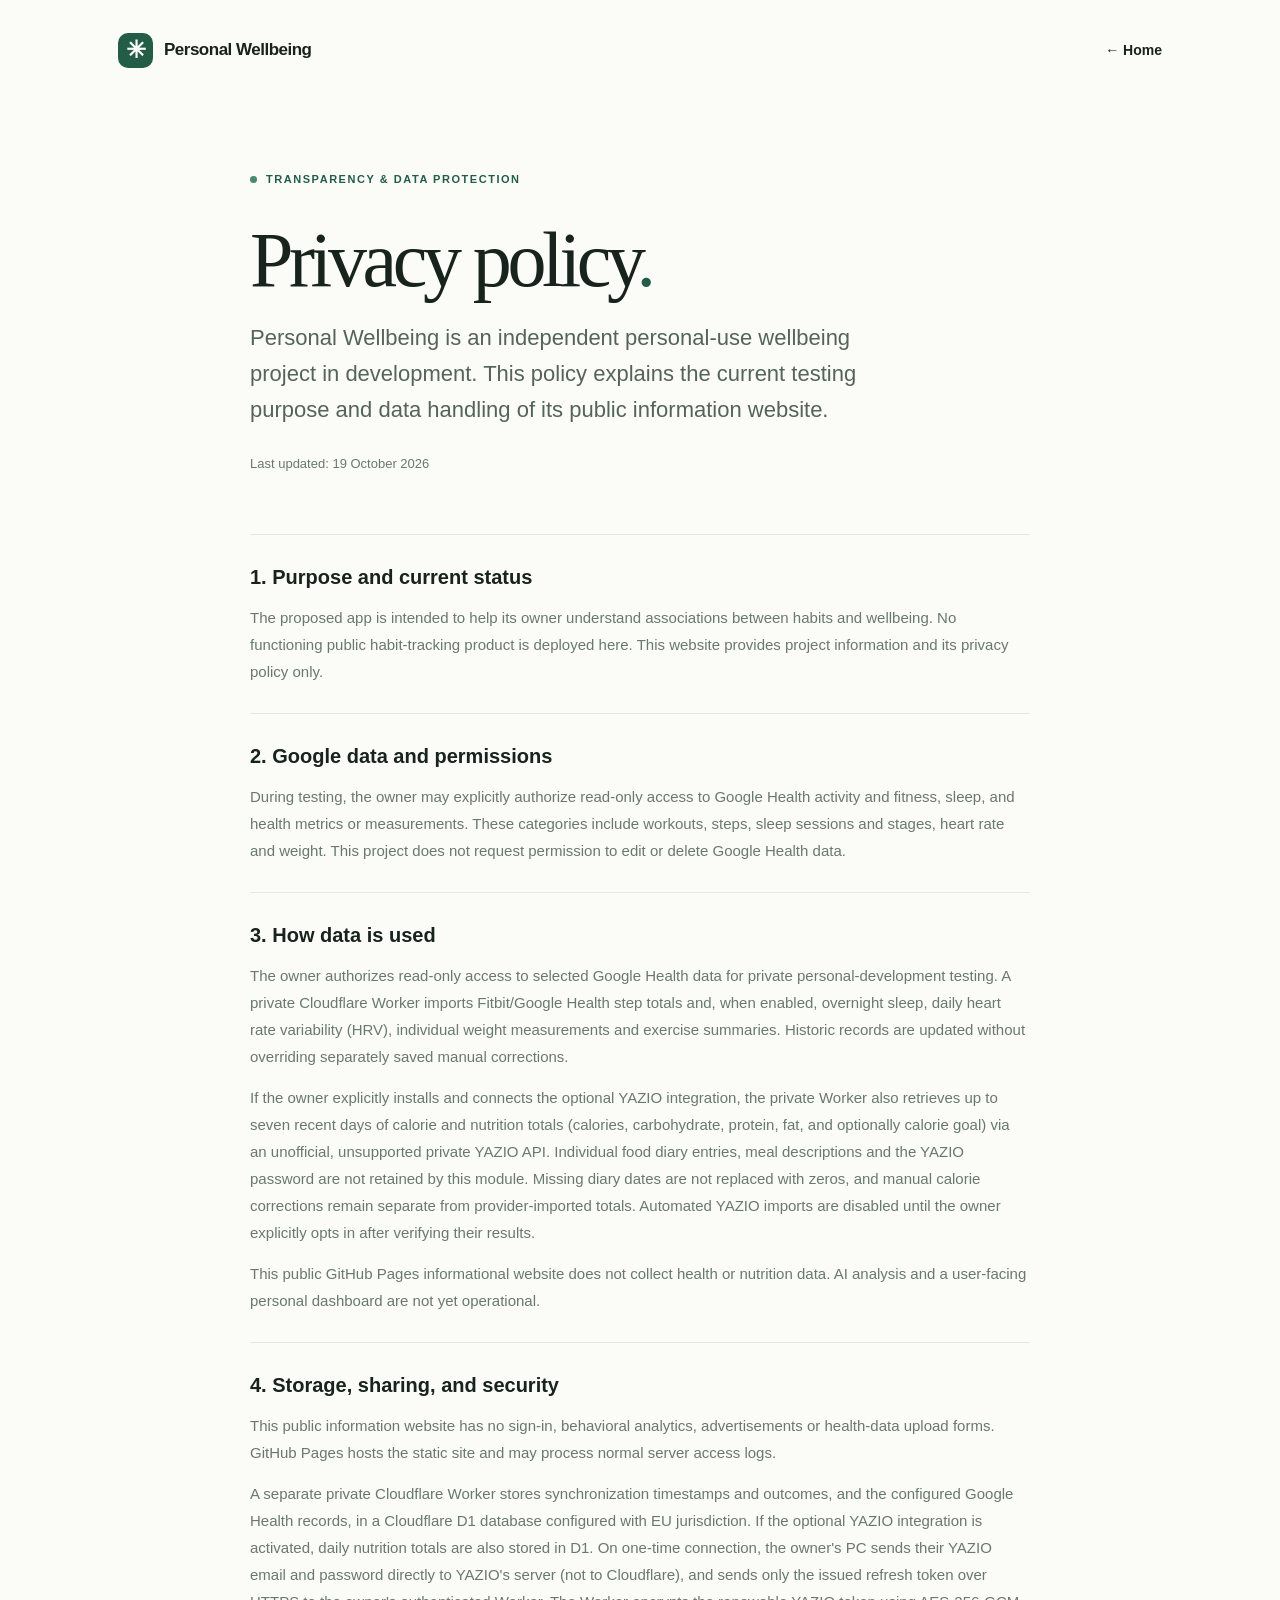
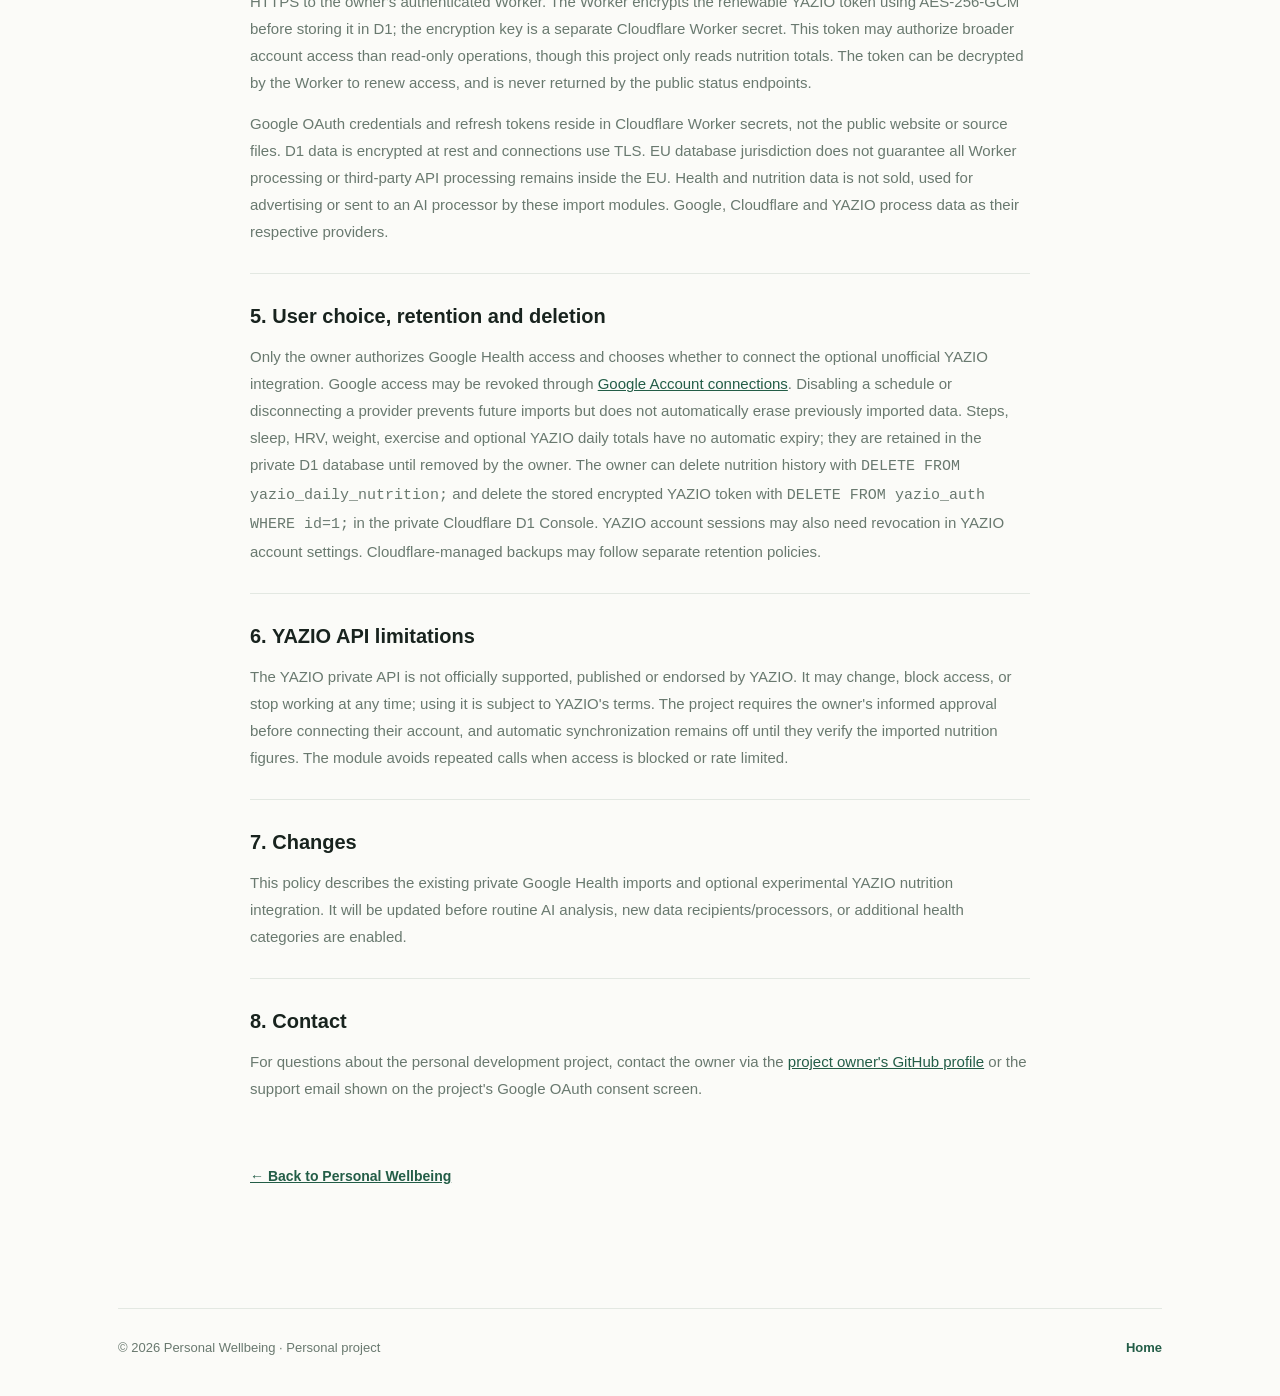
==== commit f9d9477a: "Disclose optional unofficial YAZIO cloud nutrition import and encrypted credential retention" ====
--- a/privacy.html
+++ b/privacy.html
@@ -12,11 +12,11 @@
 <p class="updated">Last updated: 19 October 2026</p>
 <section><h2>1. Purpose and current status</h2><p>The proposed app is intended to help its owner understand associations between habits and wellbeing. No functioning public habit-tracking product is deployed here. This website provides project information and its privacy policy only.</p></section>
 <section><h2>2. Google data and permissions</h2><p>During testing, the owner may explicitly authorize read-only access to Google Health activity and fitness, sleep, and health metrics or measurements. These categories include workouts, steps, sleep sessions and stages, heart rate and weight. This project does not request permission to edit or delete Google Health data.</p></section>
-<section><h2>3. How data is used</h2><p>The owner authorizes read-only access to selected Google Health records for private personal-development testing. A private Cloudflare Worker imports reconciled Fitbit/Google wearable step totals for the latest seven local days and, once enabled, primary overnight sleep summaries for the latest seven wake-up days. Sleep summaries include duration, timing and light/deep/REM stages when available; raw sleep-stage timelines are not stored.</p><p>With the optional HRV module, the Worker also imports up to seven days of daily wearable heart-rate variability (HRV), including RMSSD readings measured in milliseconds. It does not import ordinary heart rate. If the owner deploys the optional weight and exercise module, the Worker additionally imports individual weight observations within the previous 90 local days and exercise sessions beginning within the previous seven local days. Weight may include manually entered Google/Fitbit records; each recorded measurement preserves its timestamp, date and kilograms. Exercise sessions store category, start/end times, duration and optional active duration, calories and distance, without GPS routes, free-form notes or raw heart-rate values.</p><p>These modules use Europe/Brussels for reporting days. Historical measurements are updated in place on subsequent imports, with separately saved manual weight corrections preserved. Missing measurements are not replaced with zeroes or estimates. The owner activates automated weight and exercise imports only after testing their data. The Google API connectivity probe checks for accessible step records without storing that step value. This public GitHub Pages information website collects no health records. YAZIO nutrition, AI processing and a user-facing dashboard are not operational in this module.</p></section>
-<section><h2>4. Storage, sharing, and security</h2><p>This public information website has no sign-in, behavioral analytics, advertisements or health-data upload forms. GitHub Pages hosts the static site and may process normal server access logs.</p><p>A separate private Cloudflare Worker stores synchronization timestamps and outcomes, daily steps, sleep summaries and HRV where enabled, and weight readings and exercise summaries if the optional module is deployed, in an EU-jurisdiction Cloudflare D1 database. Stored weight records contain time, civil date, kilograms and a separate manual-override field. Exercise records contain a hashed session identifier, date, session times, activity type, durations and optional calories/distance. Neither the public health-check nor synchronization-status endpoint returns these private readings. OAuth credentials and refresh tokens are stored as Cloudflare Worker secrets, not in source files, D1 or this website. D1 data is encrypted at rest and connections use TLS. EU database jurisdiction does not guarantee all Worker or Google API processing remains in the EU.</p><p>Health measurements are not sold, used for advertising or sent to an external AI processor by this module. Google and Cloudflare are infrastructure/API providers for this processing.</p></section>
-<section><h2>5. User choice, retention and deletion</h2><p>Only the owner authorizes Google Health read-only scopes and can revoke access through <a href="https://myaccount.google.com/connections" rel="noopener noreferrer">Google Account connections</a>. Revocation stops new imports once authorization is invalid, but does not automatically erase stored D1 data. Imported steps, sleep, HRV, weight and exercise records have no automatic expiry and remain until the owner manually deletes them or removes the database. The owner may delete individual records or clear tables using the private Cloudflare D1 Console, disable scheduled synchronization, or remove Worker secrets. Cloudflare-managed backups may follow separate retention policies.</p></section>
-<section><h2>6. Other services</h2><p>An integration with YAZIO for daily calorie intake is being investigated. YAZIO credentials and nutrition data are not collected by this website, and a YAZIO integration is not currently operational.</p></section>
-<section><h2>7. Changes</h2><p>This policy describes the current personal data-import modules and optional weight and exercise upgrade. It will be revised before YAZIO nutrition, routine AI analysis, further health categories, or another data recipient or processor is enabled.</p></section>
+<section><h2>3. How data is used</h2><p>The owner authorizes read-only access to selected Google Health data for private personal-development testing. A private Cloudflare Worker imports Fitbit/Google Health step totals and, when enabled, overnight sleep, daily heart rate variability (HRV), individual weight measurements and exercise summaries. Historic records are updated without overriding separately saved manual corrections.</p><p>If the owner explicitly installs and connects the optional YAZIO integration, the private Worker also retrieves up to seven recent days of calorie and nutrition totals (calories, carbohydrate, protein, fat, and optionally calorie goal) via an unofficial, unsupported private YAZIO API. Individual food diary entries, meal descriptions and the YAZIO password are not retained by this module. Missing diary dates are not replaced with zeros, and manual calorie corrections remain separate from provider-imported totals. Automated YAZIO imports are disabled until the owner explicitly opts in after verifying their results.</p><p>This public GitHub Pages informational website does not collect health or nutrition data. AI analysis and a user-facing personal dashboard are not yet operational.</p></section>
+<section><h2>4. Storage, sharing, and security</h2><p>This public information website has no sign-in, behavioral analytics, advertisements or health-data upload forms. GitHub Pages hosts the static site and may process normal server access logs.</p><p>A separate private Cloudflare Worker stores synchronization timestamps and outcomes, and the configured Google Health records, in a Cloudflare D1 database configured with EU jurisdiction. If the optional YAZIO integration is activated, daily nutrition totals are also stored in D1. On one-time connection, the owner's PC sends their YAZIO email and password directly to YAZIO's server (not to Cloudflare), and sends only the issued refresh token over HTTPS to the owner's authenticated Worker. The Worker encrypts the renewable YAZIO token using AES-256-GCM before storing it in D1; the encryption key is a separate Cloudflare Worker secret. This token may authorize broader account access than read-only operations, though this project only reads nutrition totals. The token can be decrypted by the Worker to renew access, and is never returned by the public status endpoints.</p><p>Google OAuth credentials and refresh tokens reside in Cloudflare Worker secrets, not the public website or source files. D1 data is encrypted at rest and connections use TLS. EU database jurisdiction does not guarantee all Worker processing or third-party API processing remains inside the EU. Health and nutrition data is not sold, used for advertising or sent to an AI processor by these import modules. Google, Cloudflare and YAZIO process data as their respective providers.</p></section>
+<section><h2>5. User choice, retention and deletion</h2><p>Only the owner authorizes Google Health access and chooses whether to connect the optional unofficial YAZIO integration. Google access may be revoked through <a href="https://myaccount.google.com/connections" rel="noopener noreferrer">Google Account connections</a>. Disabling a schedule or disconnecting a provider prevents future imports but does not automatically erase previously imported data. Steps, sleep, HRV, weight, exercise and optional YAZIO daily totals have no automatic expiry; they are retained in the private D1 database until removed by the owner. The owner can delete nutrition history with <code>DELETE FROM yazio_daily_nutrition;</code> and delete the stored encrypted YAZIO token with <code>DELETE FROM yazio_auth WHERE id=1;</code> in the private Cloudflare D1 Console. YAZIO account sessions may also need revocation in YAZIO account settings. Cloudflare-managed backups may follow separate retention policies.</p></section>
+<section><h2>6. YAZIO API limitations</h2><p>The YAZIO private API is not officially supported, published or endorsed by YAZIO. It may change, block access, or stop working at any time; using it is subject to YAZIO's terms. The project requires the owner's informed approval before connecting their account, and automatic synchronization remains off until they verify the imported nutrition figures. The module avoids repeated calls when access is blocked or rate limited.</p></section>
+<section><h2>7. Changes</h2><p>This policy describes the existing private Google Health imports and optional experimental YAZIO nutrition integration. It will be updated before routine AI analysis, new data recipients/processors, or additional health categories are enabled.</p></section>
 <section><h2>8. Contact</h2><p>For questions about the personal development project, contact the owner via the <a href="https://github.com/natanleenaerts-code">project owner's GitHub profile</a> or the support email shown on the project's Google OAuth consent screen.</p></section>
 <p class="back"><a href="/">← Back to Personal Wellbeing</a></p>
 </main>
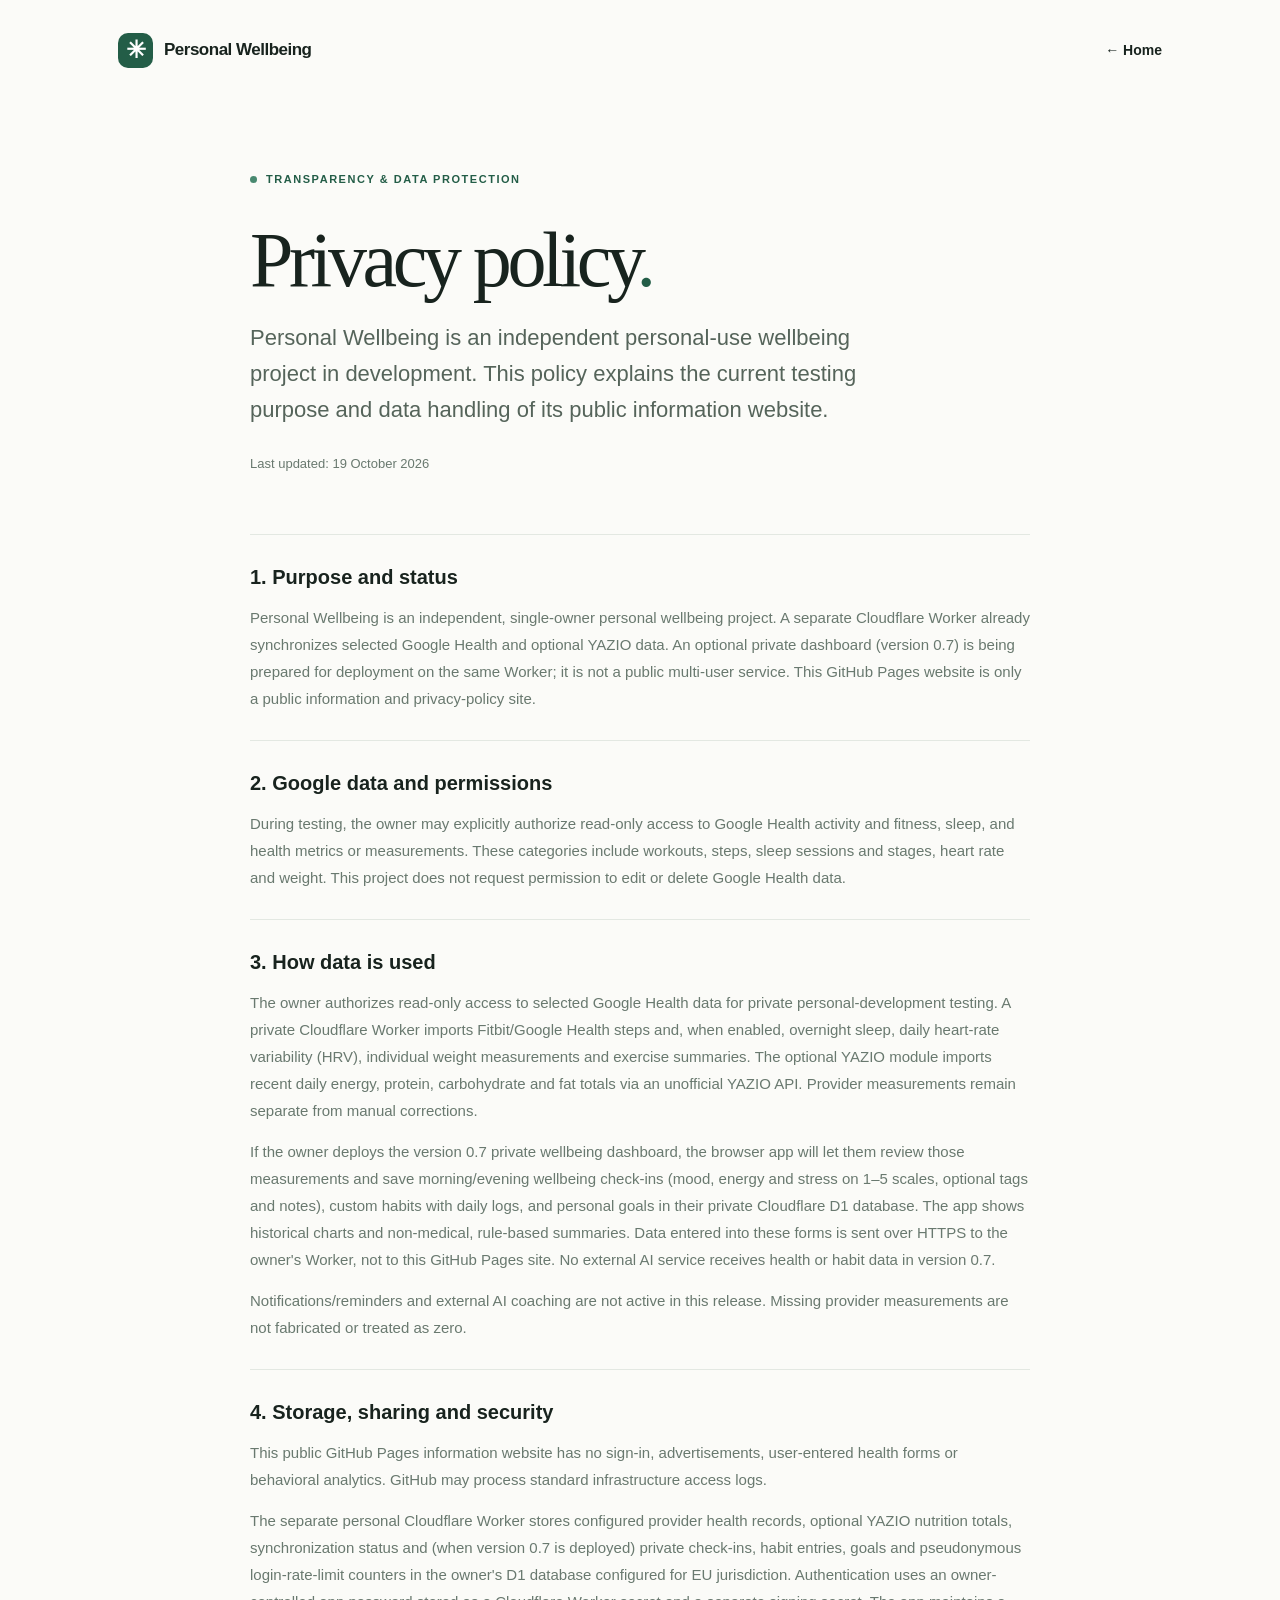
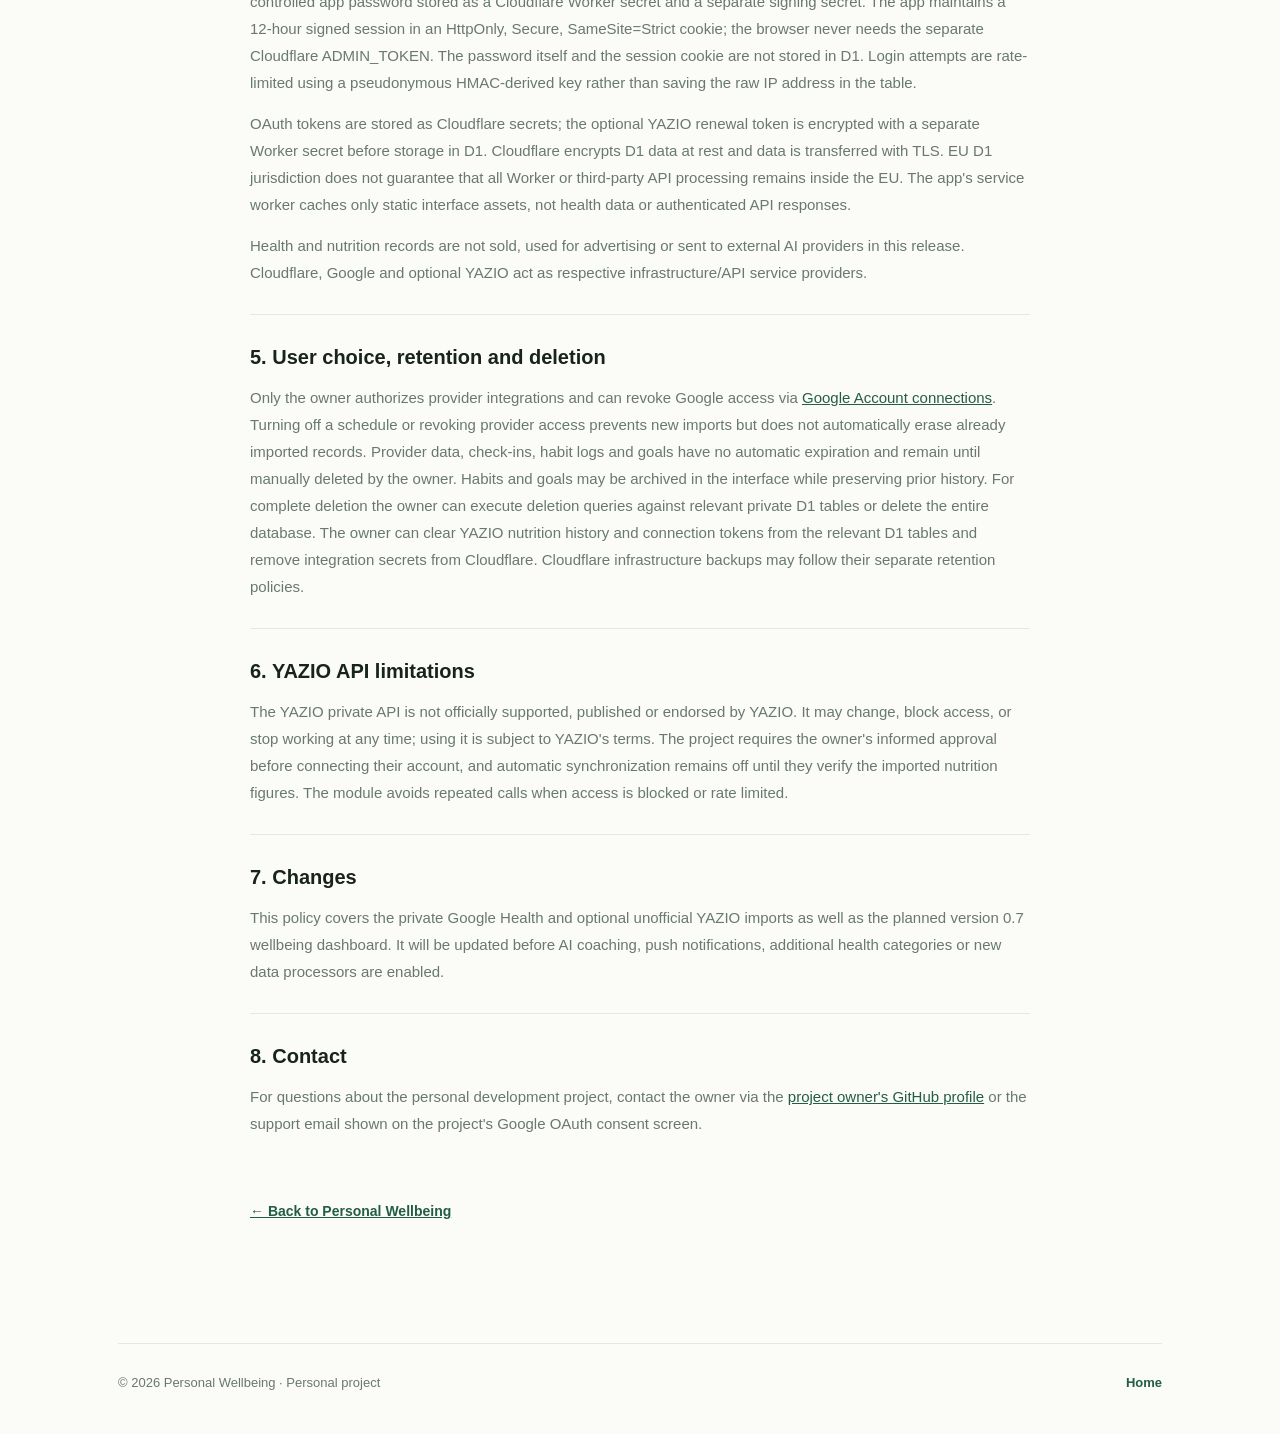
==== commit 12247b7c: "Disclose optional private wellbeing dashboard, signed sessions, habits and check-ins" ====
--- a/privacy.html
+++ b/privacy.html
@@ -10,13 +10,13 @@
 <h1>Privacy policy<span class="period">.</span></h1>
 <p class="intro">Personal Wellbeing is an independent personal-use wellbeing project in development. This policy explains the current testing purpose and data handling of its public information website.</p>
 <p class="updated">Last updated: 19 October 2026</p>
-<section><h2>1. Purpose and current status</h2><p>The proposed app is intended to help its owner understand associations between habits and wellbeing. No functioning public habit-tracking product is deployed here. This website provides project information and its privacy policy only.</p></section>
+<section><h2>1. Purpose and status</h2><p>Personal Wellbeing is an independent, single-owner personal wellbeing project. A separate Cloudflare Worker already synchronizes selected Google Health and optional YAZIO data. An optional private dashboard (version 0.7) is being prepared for deployment on the same Worker; it is not a public multi-user service. This GitHub Pages website is only a public information and privacy-policy site.</p></section>
 <section><h2>2. Google data and permissions</h2><p>During testing, the owner may explicitly authorize read-only access to Google Health activity and fitness, sleep, and health metrics or measurements. These categories include workouts, steps, sleep sessions and stages, heart rate and weight. This project does not request permission to edit or delete Google Health data.</p></section>
-<section><h2>3. How data is used</h2><p>The owner authorizes read-only access to selected Google Health data for private personal-development testing. A private Cloudflare Worker imports Fitbit/Google Health step totals and, when enabled, overnight sleep, daily heart rate variability (HRV), individual weight measurements and exercise summaries. Historic records are updated without overriding separately saved manual corrections.</p><p>If the owner explicitly installs and connects the optional YAZIO integration, the private Worker also retrieves up to seven recent days of calorie and nutrition totals (calories, carbohydrate, protein, fat, and optionally calorie goal) via an unofficial, unsupported private YAZIO API. Individual food diary entries, meal descriptions and the YAZIO password are not retained by this module. Missing diary dates are not replaced with zeros, and manual calorie corrections remain separate from provider-imported totals. Automated YAZIO imports are disabled until the owner explicitly opts in after verifying their results.</p><p>This public GitHub Pages informational website does not collect health or nutrition data. AI analysis and a user-facing personal dashboard are not yet operational.</p></section>
-<section><h2>4. Storage, sharing, and security</h2><p>This public information website has no sign-in, behavioral analytics, advertisements or health-data upload forms. GitHub Pages hosts the static site and may process normal server access logs.</p><p>A separate private Cloudflare Worker stores synchronization timestamps and outcomes, and the configured Google Health records, in a Cloudflare D1 database configured with EU jurisdiction. If the optional YAZIO integration is activated, daily nutrition totals are also stored in D1. On one-time connection, the owner's PC sends their YAZIO email and password directly to YAZIO's server (not to Cloudflare), and sends only the issued refresh token over HTTPS to the owner's authenticated Worker. The Worker encrypts the renewable YAZIO token using AES-256-GCM before storing it in D1; the encryption key is a separate Cloudflare Worker secret. This token may authorize broader account access than read-only operations, though this project only reads nutrition totals. The token can be decrypted by the Worker to renew access, and is never returned by the public status endpoints.</p><p>Google OAuth credentials and refresh tokens reside in Cloudflare Worker secrets, not the public website or source files. D1 data is encrypted at rest and connections use TLS. EU database jurisdiction does not guarantee all Worker processing or third-party API processing remains inside the EU. Health and nutrition data is not sold, used for advertising or sent to an AI processor by these import modules. Google, Cloudflare and YAZIO process data as their respective providers.</p></section>
-<section><h2>5. User choice, retention and deletion</h2><p>Only the owner authorizes Google Health access and chooses whether to connect the optional unofficial YAZIO integration. Google access may be revoked through <a href="https://myaccount.google.com/connections" rel="noopener noreferrer">Google Account connections</a>. Disabling a schedule or disconnecting a provider prevents future imports but does not automatically erase previously imported data. Steps, sleep, HRV, weight, exercise and optional YAZIO daily totals have no automatic expiry; they are retained in the private D1 database until removed by the owner. The owner can delete nutrition history with <code>DELETE FROM yazio_daily_nutrition;</code> and delete the stored encrypted YAZIO token with <code>DELETE FROM yazio_auth WHERE id=1;</code> in the private Cloudflare D1 Console. YAZIO account sessions may also need revocation in YAZIO account settings. Cloudflare-managed backups may follow separate retention policies.</p></section>
+<section><h2>3. How data is used</h2><p>The owner authorizes read-only access to selected Google Health data for private personal-development testing. A private Cloudflare Worker imports Fitbit/Google Health steps and, when enabled, overnight sleep, daily heart-rate variability (HRV), individual weight measurements and exercise summaries. The optional YAZIO module imports recent daily energy, protein, carbohydrate and fat totals via an unofficial YAZIO API. Provider measurements remain separate from manual corrections.</p><p>If the owner deploys the version 0.7 private wellbeing dashboard, the browser app will let them review those measurements and save morning/evening wellbeing check-ins (mood, energy and stress on 1–5 scales, optional tags and notes), custom habits with daily logs, and personal goals in their private Cloudflare D1 database. The app shows historical charts and non-medical, rule-based summaries. Data entered into these forms is sent over HTTPS to the owner's Worker, not to this GitHub Pages site. No external AI service receives health or habit data in version 0.7.</p><p>Notifications/reminders and external AI coaching are not active in this release. Missing provider measurements are not fabricated or treated as zero.</p></section>
+<section><h2>4. Storage, sharing and security</h2><p>This public GitHub Pages information website has no sign-in, advertisements, user-entered health forms or behavioral analytics. GitHub may process standard infrastructure access logs.</p><p>The separate personal Cloudflare Worker stores configured provider health records, optional YAZIO nutrition totals, synchronization status and (when version 0.7 is deployed) private check-ins, habit entries, goals and pseudonymous login-rate-limit counters in the owner's D1 database configured for EU jurisdiction. Authentication uses an owner-controlled app password stored as a Cloudflare Worker secret and a separate signing secret. The app maintains a 12-hour signed session in an HttpOnly, Secure, SameSite=Strict cookie; the browser never needs the separate Cloudflare ADMIN_TOKEN. The password itself and the session cookie are not stored in D1. Login attempts are rate-limited using a pseudonymous HMAC-derived key rather than saving the raw IP address in the table.</p><p>OAuth tokens are stored as Cloudflare secrets; the optional YAZIO renewal token is encrypted with a separate Worker secret before storage in D1. Cloudflare encrypts D1 data at rest and data is transferred with TLS. EU D1 jurisdiction does not guarantee that all Worker or third-party API processing remains inside the EU. The app's service worker caches only static interface assets, not health data or authenticated API responses.</p><p>Health and nutrition records are not sold, used for advertising or sent to external AI providers in this release. Cloudflare, Google and optional YAZIO act as respective infrastructure/API service providers.</p></section>
+<section><h2>5. User choice, retention and deletion</h2><p>Only the owner authorizes provider integrations and can revoke Google access via <a href="https://myaccount.google.com/connections" rel="noopener noreferrer">Google Account connections</a>. Turning off a schedule or revoking provider access prevents new imports but does not automatically erase already imported records. Provider data, check-ins, habit logs and goals have no automatic expiration and remain until manually deleted by the owner. Habits and goals may be archived in the interface while preserving prior history. For complete deletion the owner can execute deletion queries against relevant private D1 tables or delete the entire database. The owner can clear YAZIO nutrition history and connection tokens from the relevant D1 tables and remove integration secrets from Cloudflare. Cloudflare infrastructure backups may follow their separate retention policies.</p></section>
 <section><h2>6. YAZIO API limitations</h2><p>The YAZIO private API is not officially supported, published or endorsed by YAZIO. It may change, block access, or stop working at any time; using it is subject to YAZIO's terms. The project requires the owner's informed approval before connecting their account, and automatic synchronization remains off until they verify the imported nutrition figures. The module avoids repeated calls when access is blocked or rate limited.</p></section>
-<section><h2>7. Changes</h2><p>This policy describes the existing private Google Health imports and optional experimental YAZIO nutrition integration. It will be updated before routine AI analysis, new data recipients/processors, or additional health categories are enabled.</p></section>
+<section><h2>7. Changes</h2><p>This policy covers the private Google Health and optional unofficial YAZIO imports as well as the planned version 0.7 wellbeing dashboard. It will be updated before AI coaching, push notifications, additional health categories or new data processors are enabled.</p></section>
 <section><h2>8. Contact</h2><p>For questions about the personal development project, contact the owner via the <a href="https://github.com/natanleenaerts-code">project owner's GitHub profile</a> or the support email shown on the project's Google OAuth consent screen.</p></section>
 <p class="back"><a href="/">← Back to Personal Wellbeing</a></p>
 </main>
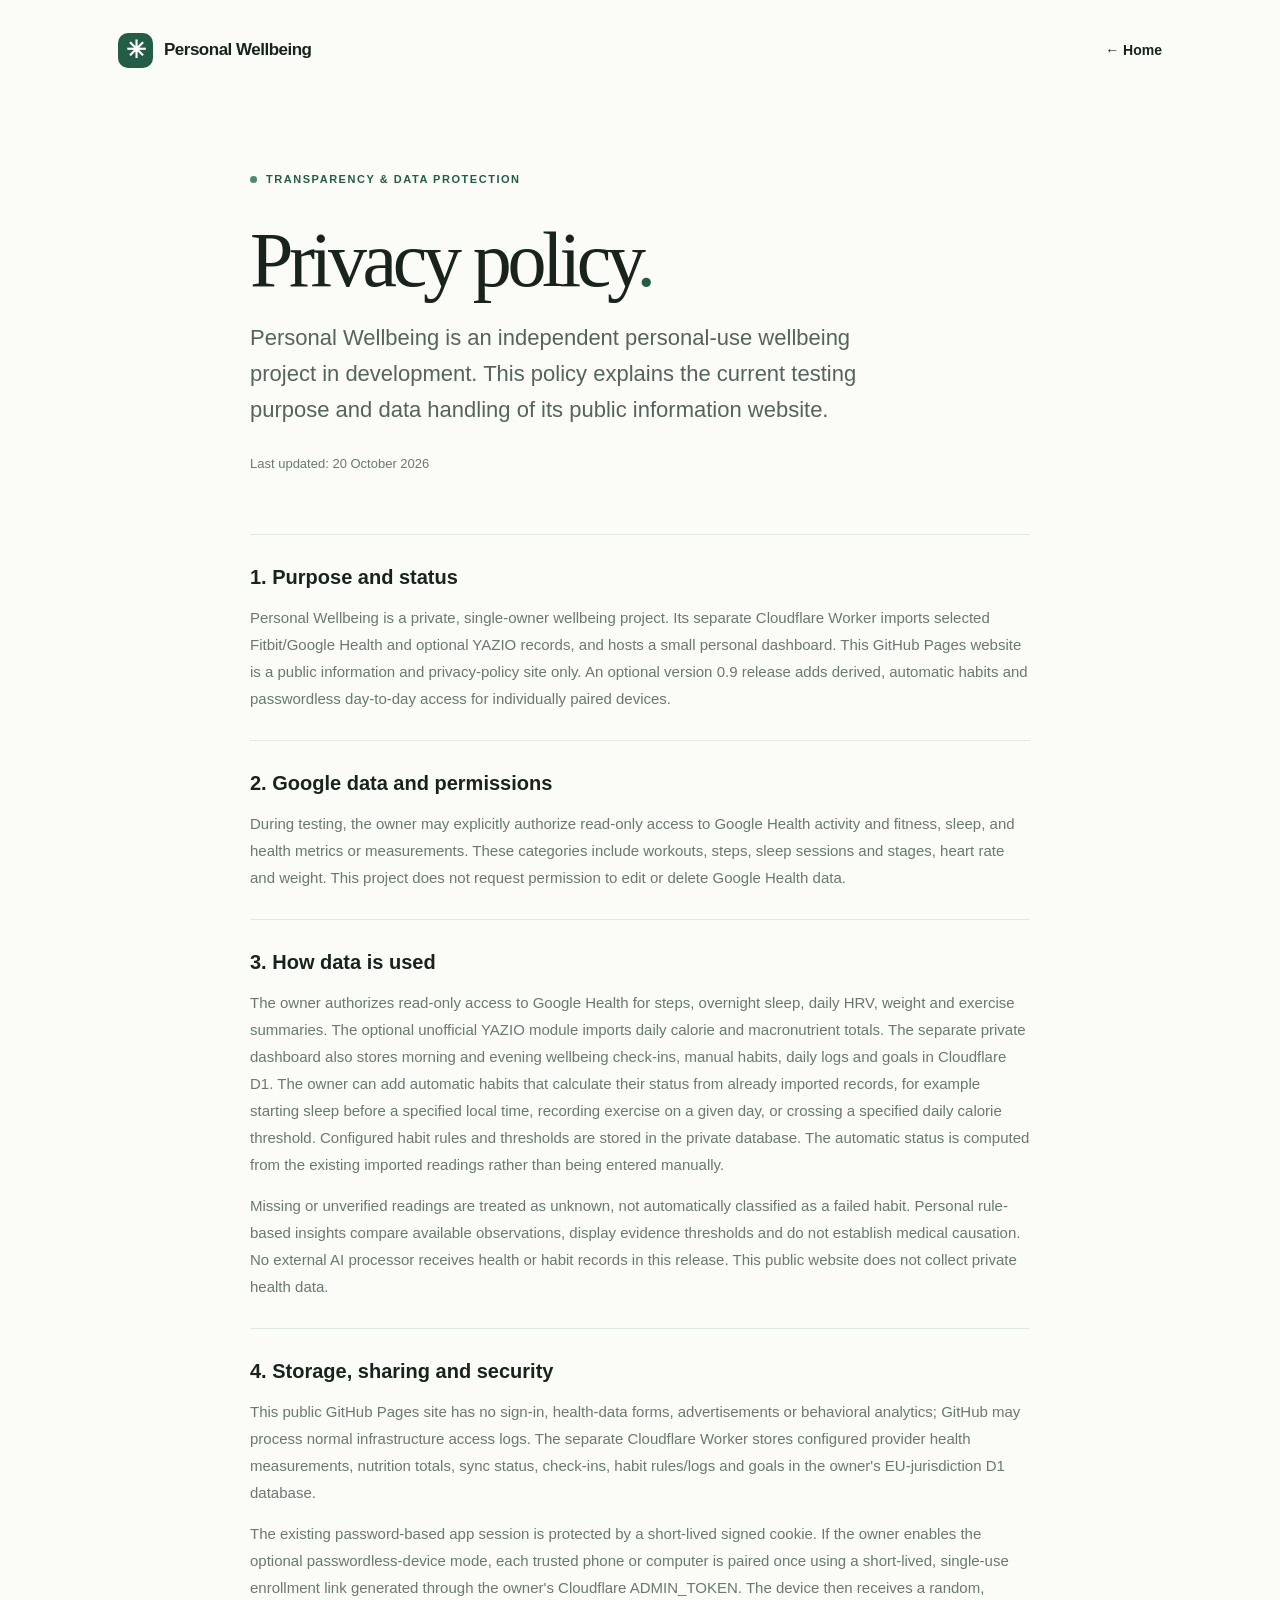
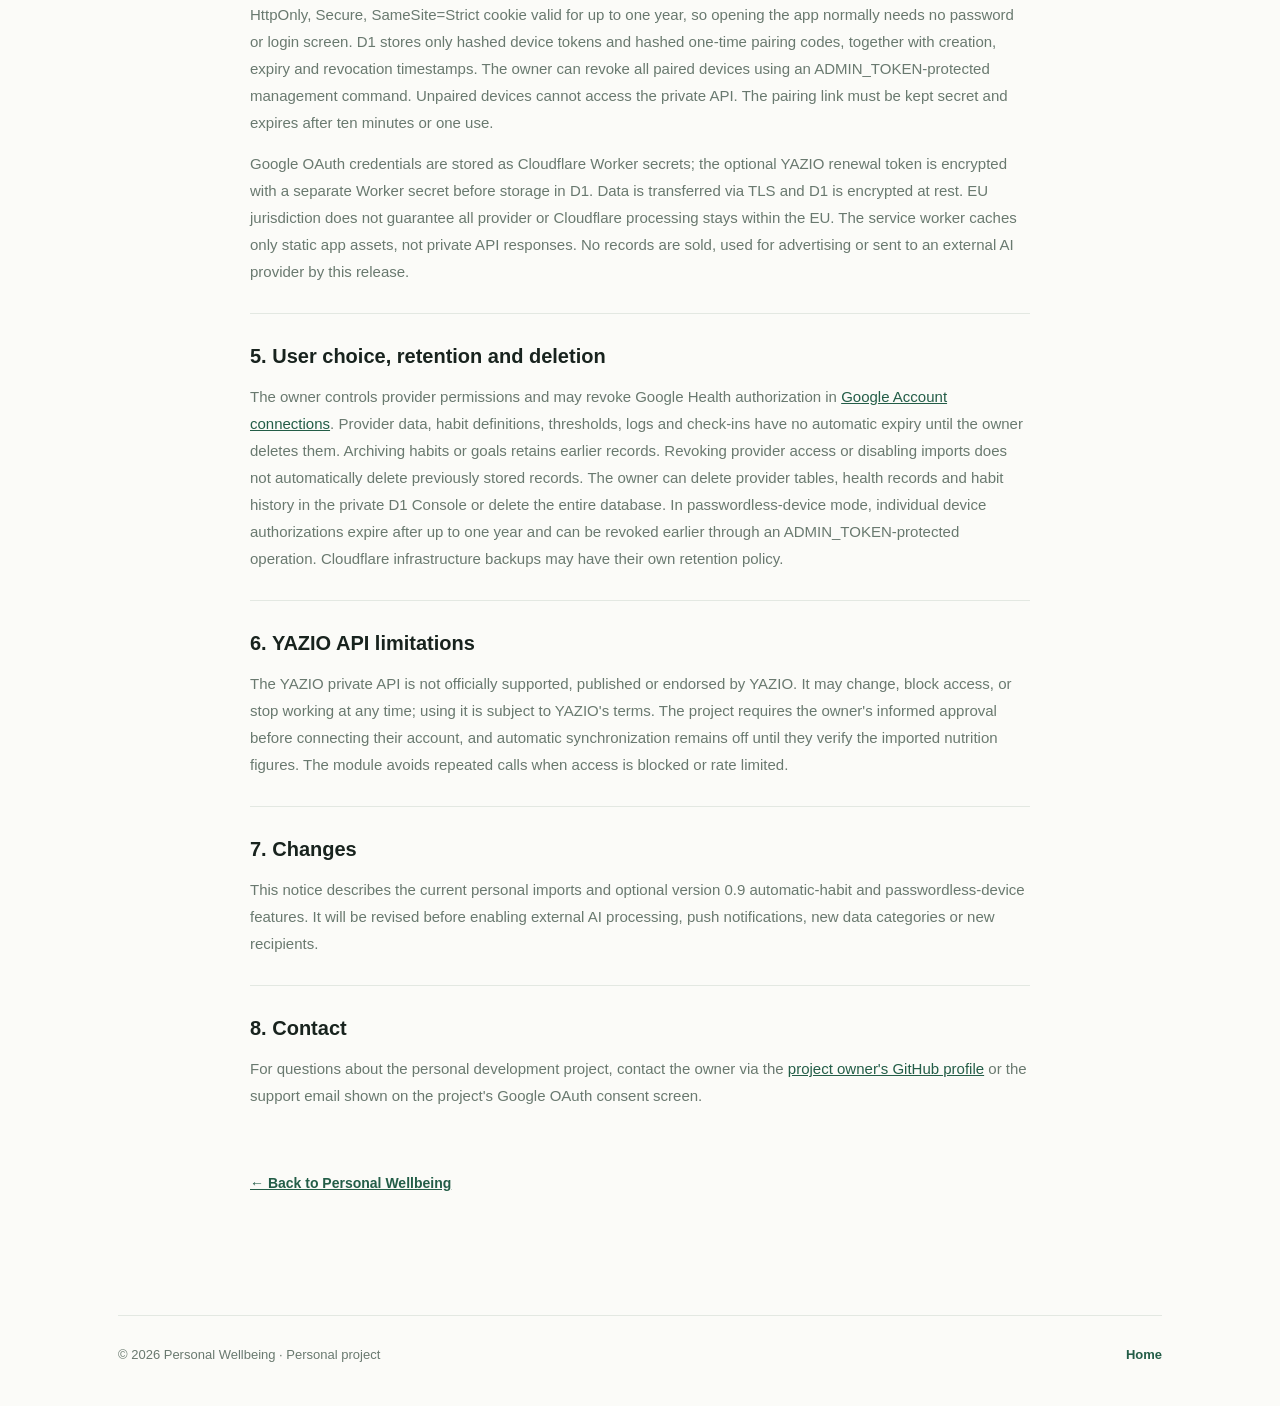
==== commit 3992dfbd: "Disclose automatic habits and optional passwordless trusted-device pairing" ====
--- a/privacy.html
+++ b/privacy.html
@@ -9,14 +9,14 @@
 <div class="eyebrow"><span class="dot"></span> TRANSPARENCY &amp; DATA PROTECTION</div>
 <h1>Privacy policy<span class="period">.</span></h1>
 <p class="intro">Personal Wellbeing is an independent personal-use wellbeing project in development. This policy explains the current testing purpose and data handling of its public information website.</p>
-<p class="updated">Last updated: 19 October 2026</p>
-<section><h2>1. Purpose and status</h2><p>Personal Wellbeing is an independent, single-owner personal wellbeing project. A separate Cloudflare Worker already synchronizes selected Google Health and optional YAZIO data. An optional private dashboard (version 0.7) is being prepared for deployment on the same Worker; it is not a public multi-user service. This GitHub Pages website is only a public information and privacy-policy site.</p></section>
+<p class="updated">Last updated: 20 October 2026</p>
+<section><h2>1. Purpose and status</h2><p>Personal Wellbeing is a private, single-owner wellbeing project. Its separate Cloudflare Worker imports selected Fitbit/Google Health and optional YAZIO records, and hosts a small personal dashboard. This GitHub Pages website is a public information and privacy-policy site only. An optional version 0.9 release adds derived, automatic habits and passwordless day-to-day access for individually paired devices.</p></section>
 <section><h2>2. Google data and permissions</h2><p>During testing, the owner may explicitly authorize read-only access to Google Health activity and fitness, sleep, and health metrics or measurements. These categories include workouts, steps, sleep sessions and stages, heart rate and weight. This project does not request permission to edit or delete Google Health data.</p></section>
-<section><h2>3. How data is used</h2><p>The owner authorizes read-only access to selected Google Health data for private personal-development testing. A private Cloudflare Worker imports Fitbit/Google Health steps and, when enabled, overnight sleep, daily heart-rate variability (HRV), individual weight measurements and exercise summaries. The optional YAZIO module imports recent daily energy, protein, carbohydrate and fat totals via an unofficial YAZIO API. Provider measurements remain separate from manual corrections.</p><p>If the owner deploys the version 0.7 private wellbeing dashboard, the browser app will let them review those measurements and save morning/evening wellbeing check-ins (mood, energy and stress on 1–5 scales, optional tags and notes), custom habits with daily logs, and personal goals in their private Cloudflare D1 database. The app shows historical charts and non-medical, rule-based summaries. Data entered into these forms is sent over HTTPS to the owner's Worker, not to this GitHub Pages site. No external AI service receives health or habit data in version 0.7.</p><p>Notifications/reminders and external AI coaching are not active in this release. Missing provider measurements are not fabricated or treated as zero.</p></section>
-<section><h2>4. Storage, sharing and security</h2><p>This public GitHub Pages information website has no sign-in, advertisements, user-entered health forms or behavioral analytics. GitHub may process standard infrastructure access logs.</p><p>The separate personal Cloudflare Worker stores configured provider health records, optional YAZIO nutrition totals, synchronization status and (when version 0.7 is deployed) private check-ins, habit entries, goals and pseudonymous login-rate-limit counters in the owner's D1 database configured for EU jurisdiction. Authentication uses an owner-controlled app password stored as a Cloudflare Worker secret and a separate signing secret. The app maintains a 12-hour signed session in an HttpOnly, Secure, SameSite=Strict cookie; the browser never needs the separate Cloudflare ADMIN_TOKEN. The password itself and the session cookie are not stored in D1. Login attempts are rate-limited using a pseudonymous HMAC-derived key rather than saving the raw IP address in the table.</p><p>OAuth tokens are stored as Cloudflare secrets; the optional YAZIO renewal token is encrypted with a separate Worker secret before storage in D1. Cloudflare encrypts D1 data at rest and data is transferred with TLS. EU D1 jurisdiction does not guarantee that all Worker or third-party API processing remains inside the EU. The app's service worker caches only static interface assets, not health data or authenticated API responses.</p><p>Health and nutrition records are not sold, used for advertising or sent to external AI providers in this release. Cloudflare, Google and optional YAZIO act as respective infrastructure/API service providers.</p></section>
-<section><h2>5. User choice, retention and deletion</h2><p>Only the owner authorizes provider integrations and can revoke Google access via <a href="https://myaccount.google.com/connections" rel="noopener noreferrer">Google Account connections</a>. Turning off a schedule or revoking provider access prevents new imports but does not automatically erase already imported records. Provider data, check-ins, habit logs and goals have no automatic expiration and remain until manually deleted by the owner. Habits and goals may be archived in the interface while preserving prior history. For complete deletion the owner can execute deletion queries against relevant private D1 tables or delete the entire database. The owner can clear YAZIO nutrition history and connection tokens from the relevant D1 tables and remove integration secrets from Cloudflare. Cloudflare infrastructure backups may follow their separate retention policies.</p></section>
+<section><h2>3. How data is used</h2><p>The owner authorizes read-only access to Google Health for steps, overnight sleep, daily HRV, weight and exercise summaries. The optional unofficial YAZIO module imports daily calorie and macronutrient totals. The separate private dashboard also stores morning and evening wellbeing check-ins, manual habits, daily logs and goals in Cloudflare D1. The owner can add automatic habits that calculate their status from already imported records, for example starting sleep before a specified local time, recording exercise on a given day, or crossing a specified daily calorie threshold. Configured habit rules and thresholds are stored in the private database. The automatic status is computed from the existing imported readings rather than being entered manually.</p><p>Missing or unverified readings are treated as unknown, not automatically classified as a failed habit. Personal rule-based insights compare available observations, display evidence thresholds and do not establish medical causation. No external AI processor receives health or habit records in this release. This public website does not collect private health data.</p></section>
+<section><h2>4. Storage, sharing and security</h2><p>This public GitHub Pages site has no sign-in, health-data forms, advertisements or behavioral analytics; GitHub may process normal infrastructure access logs. The separate Cloudflare Worker stores configured provider health measurements, nutrition totals, sync status, check-ins, habit rules/logs and goals in the owner's EU-jurisdiction D1 database.</p><p>The existing password-based app session is protected by a short-lived signed cookie. If the owner enables the optional passwordless-device mode, each trusted phone or computer is paired once using a short-lived, single-use enrollment link generated through the owner's Cloudflare ADMIN_TOKEN. The device then receives a random, HttpOnly, Secure, SameSite=Strict cookie valid for up to one year, so opening the app normally needs no password or login screen. D1 stores only hashed device tokens and hashed one-time pairing codes, together with creation, expiry and revocation timestamps. The owner can revoke all paired devices using an ADMIN_TOKEN-protected management command. Unpaired devices cannot access the private API. The pairing link must be kept secret and expires after ten minutes or one use.</p><p>Google OAuth credentials are stored as Cloudflare Worker secrets; the optional YAZIO renewal token is encrypted with a separate Worker secret before storage in D1. Data is transferred via TLS and D1 is encrypted at rest. EU jurisdiction does not guarantee all provider or Cloudflare processing stays within the EU. The service worker caches only static app assets, not private API responses. No records are sold, used for advertising or sent to an external AI provider by this release.</p></section>
+<section><h2>5. User choice, retention and deletion</h2><p>The owner controls provider permissions and may revoke Google Health authorization in <a href="https://myaccount.google.com/connections" rel="noopener noreferrer">Google Account connections</a>. Provider data, habit definitions, thresholds, logs and check-ins have no automatic expiry until the owner deletes them. Archiving habits or goals retains earlier records. Revoking provider access or disabling imports does not automatically delete previously stored records. The owner can delete provider tables, health records and habit history in the private D1 Console or delete the entire database. In passwordless-device mode, individual device authorizations expire after up to one year and can be revoked earlier through an ADMIN_TOKEN-protected operation. Cloudflare infrastructure backups may have their own retention policy.</p></section>
 <section><h2>6. YAZIO API limitations</h2><p>The YAZIO private API is not officially supported, published or endorsed by YAZIO. It may change, block access, or stop working at any time; using it is subject to YAZIO's terms. The project requires the owner's informed approval before connecting their account, and automatic synchronization remains off until they verify the imported nutrition figures. The module avoids repeated calls when access is blocked or rate limited.</p></section>
-<section><h2>7. Changes</h2><p>This policy covers the private Google Health and optional unofficial YAZIO imports as well as the planned version 0.7 wellbeing dashboard. It will be updated before AI coaching, push notifications, additional health categories or new data processors are enabled.</p></section>
+<section><h2>7. Changes</h2><p>This notice describes the current personal imports and optional version 0.9 automatic-habit and passwordless-device features. It will be revised before enabling external AI processing, push notifications, new data categories or new recipients.</p></section>
 <section><h2>8. Contact</h2><p>For questions about the personal development project, contact the owner via the <a href="https://github.com/natanleenaerts-code">project owner's GitHub profile</a> or the support email shown on the project's Google OAuth consent screen.</p></section>
 <p class="back"><a href="/">← Back to Personal Wellbeing</a></p>
 </main>
